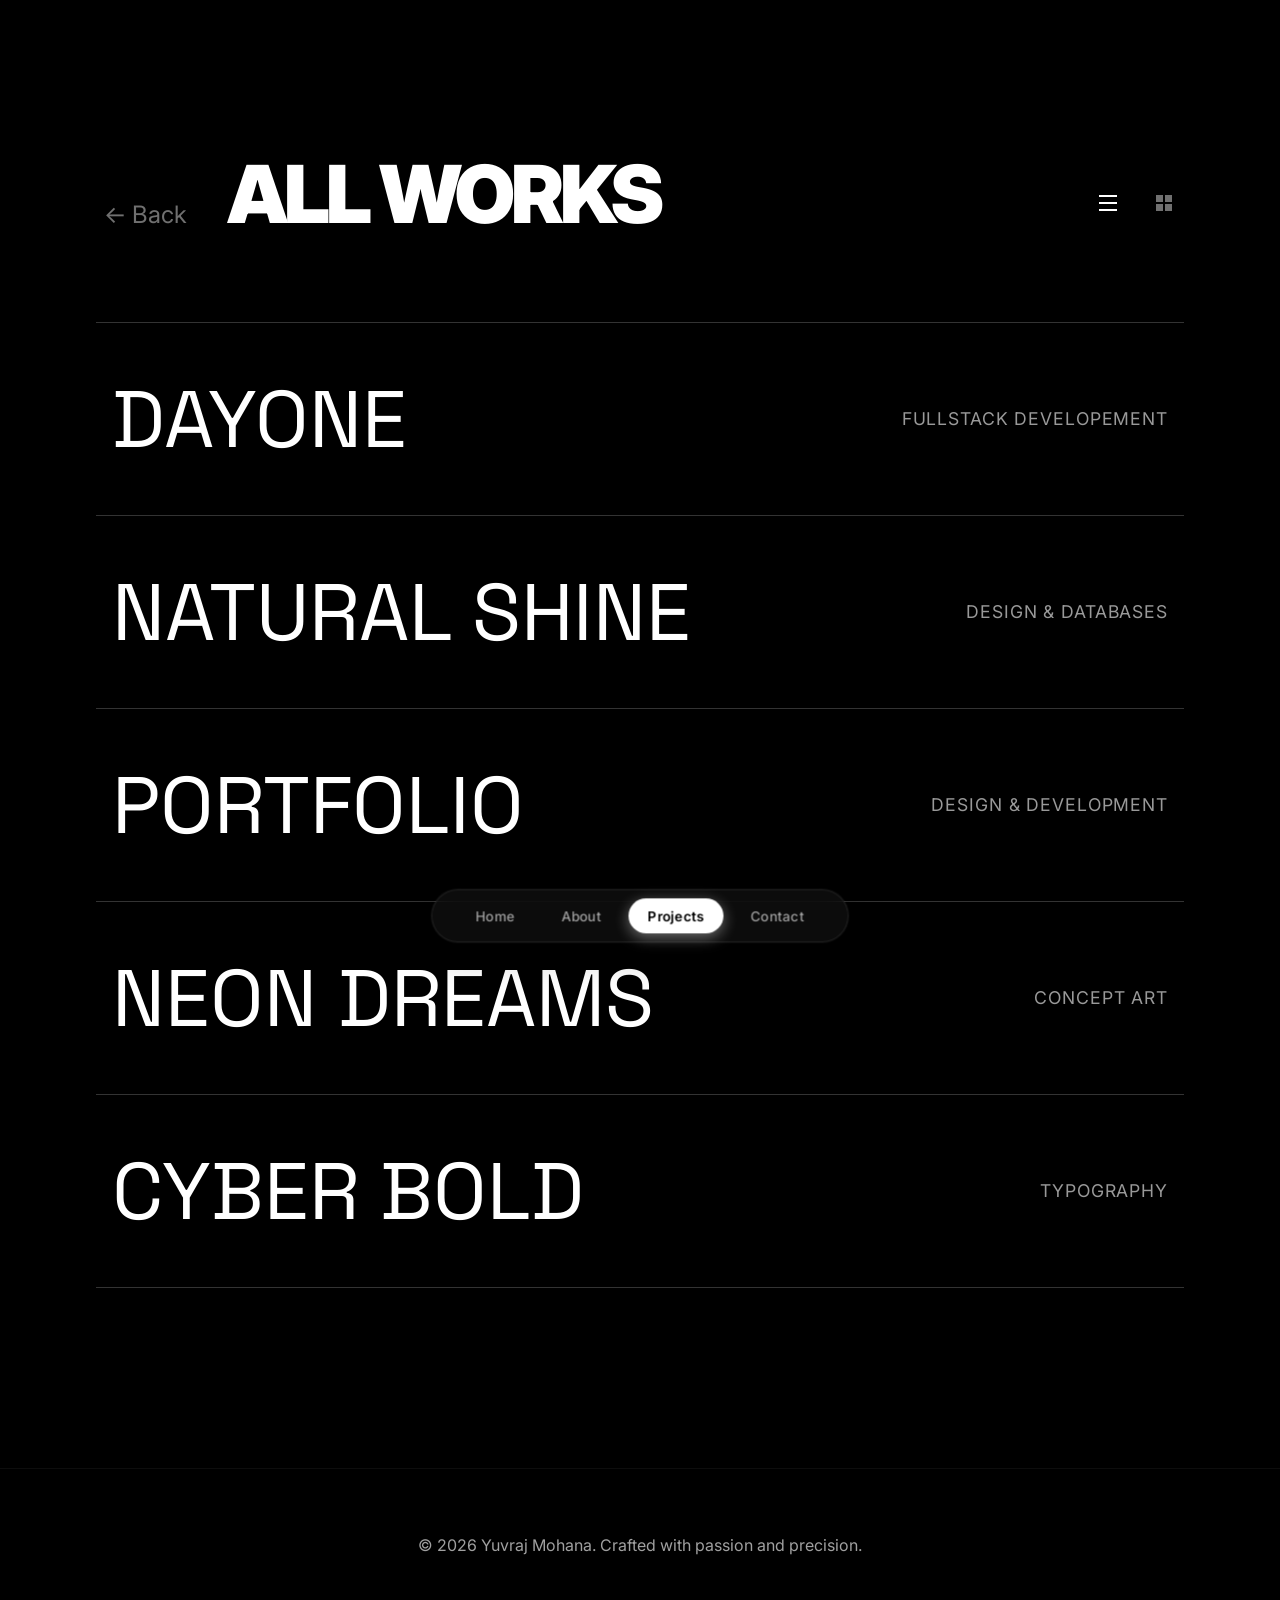
==== projects.html @ 98ea7419 "feat: Introduce a dedicated 'All Projects' page with list/grid view toggles and update the site's da" ====
<!DOCTYPE html>
<html lang="en">

<head>
    <meta charset="UTF-8">
    <meta name="viewport" content="width=device-width, initial-scale=1.0">
    <title>All Projects - Yuvraj Mohana</title>

    <!-- Using same styles -->
    <link rel="stylesheet" href="style.css?v=3.1">

    <!-- Google Fonts -->
    <link rel="preconnect" href="https://fonts.googleapis.com">
    <link rel="preconnect" href="https://fonts.gstatic.com" crossorigin>
    <link
        href="https://fonts.googleapis.com/css2?family=Bodoni+Moda:ital,opsz,wght@0,6..96,400..900;1,6..96,400..900&family=Cormorant+Garamond:ital,wght@0,300;0,400;0,700;1,400&family=Fraunces:ital,opsz,wght@0,9..144,100..900;1,9..144,100..900&family=Montserrat:wght@300;400;700&family=Playfair+Display:ital,wght@0,400;0,600;0,700;0,900;1,700;1,900&family=Space+Grotesk:wght@400;500;600;700;900&family=Syne:wght@400..800&family=Inter:wght@300;400;500;600&family=Press+Start+2P&display=swap"
        rel="stylesheet">
</head>

<body>
    <!-- Preloader (Optional, maybe shorter or removed for internal nav) -->

    <!-- Navigation -->
    <nav class="nav" id="nav">
        <div class="nav-container">
            <a href="index.html" class="nav-logo" data-transition="true">YM</a>
            <ul class="nav-menu">
                <li><a href="index.html" class="nav-link" data-transition="true">Home</a></li>
                <li><a href="index.html#about" class="nav-link" data-transition="true">About</a></li>
                <li><a href="index.html#projects" class="nav-link active" data-transition="true">Projects</a></li>
                <li><a href="index.html#contact" class="nav-link" data-transition="true">Contact</a></li>
            </ul>
        </div>
    </nav>

    <!-- Main Content -->
    <main style="padding-top: 150px; min-height: 100vh;">
        <div class="container">
            <!-- Header & Toggle -->
            <div class="projects-header"
                style="display: flex; justify-content: space-between; align-items: flex-end; margin-bottom: 5rem; padding: 0 5vw;">
                <div style="display: flex; gap: 2rem; align-items: baseline;">
                    <a href="index.html" class="toggle-btn" style="font-size: 1.5rem; text-decoration: none;"
                        data-transition="true">← Back</a>
                    <h1 class="project-heading" style="font-size: 5rem;">All Works</h1>
                </div>

                <div class="view-toggle">
                    <button class="toggle-btn active" id="btn-list" aria-label="List View">
                        <svg width="24" height="24" viewBox="0 0 24 24" fill="currentColor">
                            <path d="M3 4h18v2H3V4zm0 7h18v2H3v-2zm0 7h18v2H3v-2z" />
                        </svg>
                    </button>
                    <button class="toggle-btn" id="btn-grid" aria-label="Grid View">
                        <svg width="24" height="24" viewBox="0 0 24 24" fill="currentColor">
                            <path d="M4 4h7v7H4V4zm0 9h7v7H4v-7zm9-9h7v7h-7V4zm0 9h7v7h-7v-7z" />
                        </svg>
                    </button>
                </div>
            </div>

            <!-- Projects (Defaults to List Class) -->
            <div class="project-list-container" id="all-projects-container">
                <div class="project-list" id="projects-wrapper">

                    <!-- Existing Projects -->
                    <div class="project-item" data-image="assets/project_dayone.png">
                        <img src="assets/project_dayone.png" class="project-img-static" alt="DayOne">
                        <div class="project-info">
                            <h3 class="project-name">DayOne</h3>
                            <p class="project-cat">FullStack Developement</p>
                        </div>
                    </div>

                    <div class="project-item" data-image="assets/project_naturalshine.png">
                        <img src="assets/project_naturalshine.png" class="project-img-static" alt="Natural Shine">
                        <div class="project-info">
                            <h3 class="project-name">Natural Shine</h3>
                            <p class="project-cat">Design & Databases</p>
                        </div>
                    </div>

                    <div class="project-item" data-image="assets/project_portfolio.png">
                        <img src="assets/project_portfolio.png" class="project-img-static" alt="PORTFOLIO">
                        <div class="project-info">
                            <h3 class="project-name">PORTFOLIO</h3>
                            <p class="project-cat">Design & Development</p>
                        </div>
                    </div>

                    <!-- Extra Placeholders for Demo -->
                    <div class="project-item"
                        data-image="https://images.unsplash.com/photo-1618005182384-a83a8bd57fbe?q=80&w=1000&auto=format&fit=crop">
                        <img src="https://images.unsplash.com/photo-1618005182384-a83a8bd57fbe?q=80&w=1000&auto=format&fit=crop"
                            class="project-img-static" alt="Neon Dreams">
                        <div class="project-info">
                            <h3 class="project-name">Neon Dreams</h3>
                            <p class="project-cat">Concept Art</p>
                        </div>
                    </div>

                    <div class="project-item"
                        data-image="https://images.unsplash.com/photo-1614850523459-c2f4c699c52e?q=80&w=1000&auto=format&fit=crop">
                        <img src="https://images.unsplash.com/photo-1614850523459-c2f4c699c52e?q=80&w=1000&auto=format&fit=crop"
                            class="project-img-static" alt="Cyber Bold">
                        <div class="project-info">
                            <h3 class="project-name">Cyber Bold</h3>
                            <p class="project-cat">Typography</p>
                        </div>
                    </div>

                </div>
            </div>
        </div>
    </main>

    <!-- Floating Image Modal (Reused) -->
    <div class="project-modal">
        <div class="modal-inner">
            <img src="" alt="Project Preview" id="modal-image">
            <div class="modal-cursor-view">View</div>
        </div>
    </div>

    <!-- Page Transition Overlay -->
    <div class="transition-overlay">
        <div class="transition-color"></div>
        <div class="transition-text"></div>
    </div>

    <!-- Footer -->
    <footer class="footer">
        <div class="container">
            <p>&copy; 2026 Yuvraj Mohana. Crafted with passion and precision.</p>
        </div>
    </footer>

    <script src="script.js"></script>
    <script>
        // Inline script to handle Toggle specifically for this page (or could be in main script)
        const btnList = document.getElementById('btn-list');
        const btnGrid = document.getElementById('btn-grid');
        const wrapper = document.getElementById('projects-wrapper');
        const container = document.getElementById('all-projects-container');

        if (btnList && btnGrid && wrapper) {
            btnList.addEventListener('click', () => {
                wrapper.classList.remove('grid-view');
                wrapper.classList.add('project-list');
                btnList.classList.add('active');
                btnGrid.classList.remove('active');
            });

            btnGrid.addEventListener('click', () => {
                wrapper.classList.remove('project-list');
                wrapper.classList.add('grid-view');
                btnGrid.classList.add('active');
                btnList.classList.remove('active');
            });
        }
    </script>
</body>

</html>
---- style.css ----
/* ===================================
   CSS CUSTOM PROPERTIES (Design System)
   =================================== */
:root {
    /* Colors - Dark Theme */
    --color-bg-primary: #000000;
    --color-bg-secondary: #1a1a1a;
    --color-bg-tertiary: #2a2a2a;
    --color-text-primary: #ffffff;
    --color-text-secondary: #a0a0a0;
    --color-text-tertiary: #707070;

    /* Accent Colors - Primary Red Theme */
    --color-accent-red: #FF1A1A;
    /* NEON RED */
    --color-accent-blue: #3b82f6;
    --color-accent-purple: #FF1A1A;
    /* Replaced purple reference with Red for consistency if used elsewhere */
    --color-accent-cyan: #06b6d4;

    /* Gradients - Cooler spectrum */
    --gradient-primary: linear-gradient(135deg, #0f172a 0%, #1e40af 50%, #06b6d4 100%);
    --gradient-secondary: linear-gradient(135deg, #1e40af 0%, #06b6d4 100%);
    --gradient-accent: linear-gradient(135deg, #06b6d4 0%, #8b5cf6 100%);

    /* Spacing */
    --space-xs: 0.5rem;
    --space-sm: 1rem;
    --space-md: 2rem;
    --space-lg: 4rem;
    --space-xl: 6rem;
    --space-2xl: 8rem;

    /* Typography */
    --font-heading: 'Space Grotesk', sans-serif;
    --font-body: 'Inter', sans-serif;

    /* Font Sizes (Fluid Typography) */
    --font-size-hero: clamp(3rem, 8vw, 8rem);
    --font-size-title: clamp(2rem, 5vw, 4rem);
    --font-size-subtitle: clamp(1.5rem, 3vw, 2.5rem);
    --font-size-body: clamp(1rem, 1.5vw, 1.125rem);
    --font-size-small: clamp(0.875rem, 1.2vw, 1rem);

    /* Border Radius */
    --radius-sm: 0.5rem;
    --radius-md: 1rem;
    --radius-lg: 1.5rem;
    --radius-xl: 2rem;

    /* Shadows */
    --shadow-sm: 0 2px 8px rgba(0, 0, 0, 0.1);
    --shadow-md: 0 4px 16px rgba(0, 0, 0, 0.2);
    --shadow-lg: 0 8px 32px rgba(0, 0, 0, 0.3);
    --shadow-glow: 0 0 20px rgba(139, 92, 246, 0.3);

    /* Transitions */
    --transition-fast: 0.2s cubic-bezier(0.4, 0, 0.2, 1);
    --transition-base: 0.3s cubic-bezier(0.4, 0, 0.2, 1);
    --transition-slow: 0.5s cubic-bezier(0.4, 0, 0.2, 1);
}

/* ===================================
   RESET & BASE STYLES
   =================================== */
* {
    margin: 0;
    padding: 0;
    box-sizing: border-box;
}

html {
    scroll-behavior: smooth;
    overflow-x: hidden;
}

body {
    font-family: var(--font-body);
    background-color: var(--color-bg-primary);
    color: var(--color-text-primary);
    line-height: 1.6;
    overflow-x: hidden;
    -webkit-font-smoothing: antialiased;
    -moz-osx-font-smoothing: grayscale;
}

::selection {
    background-color: var(--color-accent-red);
    color: #ffffff;
}

/* ===================================
   PRELOADER
   =================================== */
.loader {
    position: fixed;
    top: 0;
    left: 0;
    width: 100%;
    height: 100%;
    background-color: #0a0a0a;
    display: flex;
    align-items: center;
    justify-content: center;
    z-index: 9999;
    transition: opacity 0.8s cubic-bezier(0.77, 0, 0.175, 1);
}

.loader.fade-out {
    opacity: 0;
    pointer-events: none;
}

.loader-content {
    text-align: center;
}

.loader-text {
    font-family: 'Montserrat', sans-serif;
    font-size: clamp(1.5rem, 4vw, 3rem);
    font-weight: 300;
    text-transform: uppercase;
    letter-spacing: 0.5em;
    color: #ffffff;
    display: block;
    margin-bottom: 2rem;
    animation: loaderPulse 2s ease-in-out infinite;
    text-shadow: 0 0 15px rgba(255, 255, 255, 0.4);
}

.loader-bar {
    width: 200px;
    height: 1px;
    background: rgba(255, 255, 255, 0.1);
    margin: 0 auto;
    position: relative;
    overflow: hidden;
}

.loader-bar::after {
    content: '';
    position: absolute;
    top: 0;
    left: 0;
    height: 100%;
    width: 100%;
    background: #ffffff;
    transform: translateX(-100%);
    animation: loaderBarMove 1.5s cubic-bezier(0.65, 0, 0.35, 1) forwards;
    box-shadow: 0 0 15px rgba(255, 255, 255, 0.5);
}

@keyframes loaderPulse {

    0%,
    100% {
        opacity: 0.4;
    }

    50% {
        opacity: 1;
    }
}

@keyframes loaderBarMove {
    0% {
        transform: translateX(-100%);
    }

    100% {
        transform: translateX(0);
    }
}

/* ===================================
   AMBIENT BACKGROUND (New)
   =================================== */
.ambient-bg {
    position: fixed;
    top: 0;
    left: 0;
    width: 100%;
    height: 100vh;
    overflow: hidden;
    z-index: 0;
    /* Background layer */
    pointer-events: none;
    background-color: var(--color-bg-primary);
}

/* Ensure content sits above background */
.hero,
.section,
.footer {
    position: relative;
    z-index: 5;
}

/* Note: .nav and .cursor-* are fixed/absolute and usually have higher z-index (100+) */

.ambient-orb {
    position: absolute;
    border-radius: 50%;
    filter: blur(80px);
    opacity: 0.4;
    animation: orbFloat 20s infinite alternate ease-in-out;
}

.orb-1 {
    width: 50vw;
    height: 50vw;
    background: radial-gradient(circle, var(--color-accent-blue), transparent 70%);
    top: -10%;
    left: -10%;
    animation-delay: 0s;
}

.orb-2 {
    width: 40vw;
    height: 40vw;
    background: radial-gradient(circle, var(--color-accent-red), transparent 70%);
    bottom: -10%;
    right: -10%;
    animation-delay: -5s;
}

.orb-3 {
    width: 30vw;
    height: 30vw;
    background: radial-gradient(circle, var(--color-accent-blue), transparent 70%);
    top: 40%;
    left: 40%;
    opacity: 0.2;
    animation-duration: 25s;
}

@keyframes orbFloat {
    0% {
        transform: translate(0, 0) scale(1);
    }

    100% {
        transform: translate(100px, 50px) scale(1.1);
    }
}

/* Ensure Text Reveals Work */
.char {
    display: inline-block;
    /* Required for transform */
}

h1,
h2,
h3,
h4,
h5,
h6 {
    font-family: var(--font-heading);
    font-weight: 700;
    line-height: 1.2;
}

a {
    color: inherit;
    text-decoration: none;
}

/* ===================================
   UTILITY CLASSES
   =================================== */
.container {
    max-width: 1400px;
    margin: 0 auto;
    padding: 0 var(--space-md);
}

.gradient-text {
    background: var(--gradient-primary);
    -webkit-background-clip: text;
    -webkit-text-fill-color: transparent;
    background-clip: text;
}

/* ===================================
   NAVIGATION
   =================================== */
/* ===================================
   NAVIGATION (Dynamic Island Style)
   =================================== */
.nav {
    position: fixed;
    bottom: var(--space-lg);
    left: 50%;
    transform: translateX(-50%) translateY(200%);
    /* Start hidden below viewport */
    top: auto;
    /* Reset top positioning specified in previous CSS */
    right: auto;
    /* Reset right positioning */
    width: auto;
    z-index: 1000;
    padding: 0;
    transition: all 0.4s cubic-bezier(0.165, 0.84, 0.44, 1);
    background: transparent;
}

/* Remove scrolled background logic as this is always floating */
.nav.scrolled {
    background: transparent;
    backdrop-filter: none;
    box-shadow: none;

}

/* Reveal state */
.nav.visible {
    transform: translateX(-50%) translateY(0);
}

.nav-container {
    background: rgba(20, 20, 20, 0.6);
    backdrop-filter: blur(16px);
    -webkit-backdrop-filter: blur(16px);
    border: 1px solid rgba(255, 255, 255, 0.08);
    border-radius: 50px;
    padding: 0.8rem 1.5rem;
    display: flex;
    align-items: center;
    justify-content: center;
    gap: 2rem;
    box-shadow: 0 10px 40px rgba(0, 0, 0, 0.3),
        0 0 0 1px rgba(255, 255, 255, 0.05);
    transition: all 0.4s cubic-bezier(0.25, 1, 0.5, 1);
    margin: 0;
}

.nav:hover .nav-container {
    background: rgba(20, 20, 20, 0.8);
    border-color: rgba(255, 255, 255, 0.15);
    transform: scale(1.02);
    box-shadow: 0 15px 50px rgba(0, 0, 0, 0.4),
        0 0 0 1px rgba(255, 255, 255, 0.1);
}

.nav-logo {
    display: none;
    /* Logo hidden for clean island look */
}

.nav-menu {
    display: flex;
    list-style: none;
    gap: 0.5rem;
    margin: 0;
    padding: 0;
    align-items: center;
}

.nav-link {
    text-decoration: none;
    color: rgba(255, 255, 255, 0.6);
    font-weight: 500;
    font-size: 0.85rem;
    padding: 0.6rem 1.2rem;
    border-radius: 30px;
    transition: all 0.3s ease;
    letter-spacing: 0.02em;
    text-transform: none;
    /* Remove uppercase for cleaner look */
    position: relative;
    /* Keep for stacking context if needed */
}

/* Remove old line animation */
.nav-link::after {
    display: none;
}

.nav-link:hover {
    color: #000000;
    background: #ffffff;
    box-shadow: 0 4px 15px rgba(255, 255, 255, 0.25);
    transform: scale(1.05);
    /* Slight pop on hover */
}

.nav-link.active {
    color: #000000;
    background: #ffffff;
    font-weight: 600;
    box-shadow: 0 4px 15px rgba(255, 255, 255, 0.4);
    /* Stronger glow */
    transform: scale(1.05);
    /* Slight pop */
}

.nav-link::after {
    content: '';
    position: absolute;
    bottom: -4px;
    left: 0;
    width: 0;
    height: 1px;
    background: #ffffff;
    transition: width var(--transition-base);
}

.nav-link:hover {
    color: #ffffff;
}

.nav-link:hover::after {
    width: 100%;
}

/* ===================================
   HERO SECTION - DARK CINEMATIC
   =================================== */
/* ===================================
   HERO SECTION - LUXURY CINEMATIC
   =================================== */
.hero {
    min-height: 100vh;
    display: flex;
    align-items: center;
    justify-content: center;
    position: relative;
    overflow: hidden;
    padding: 0;
    background: #000000;
    --mouse-x: 0;
    --mouse-y: 0;
}

/* Layer 1: Background texture - Minimal Fog */
.hero-bg-texture {
    position: absolute;
    top: 0;
    left: 0;
    width: 100%;
    height: 100%;
    background: radial-gradient(circle at 50% 50%, rgba(20, 20, 20, 1) 0%, #000000 70%);
    opacity: 0;
    transition: opacity 2s ease-out;
    z-index: 1;
}

.hero.revealed .hero-bg-texture {
    opacity: 1;
}

/* Layer 2: Billboard Marquee - Cinematic Serif */
.marquee-wrapper {
    position: absolute;
    top: 50%;
    left: 0;
    width: 100%;
    transform: translateY(-50%) translate(calc(var(--mouse-x) * 15px), calc(var(--mouse-y) * 15px));
    overflow: hidden;
    white-space: nowrap;
    z-index: 2;
    opacity: 0;
    transition: opacity 2s ease-out 0.5s;
    pointer-events: auto;
    cursor: default;
    will-change: transform;
    /* Optional: Slight rotation for dynamic feel, or remove for strict grid */
    transform: translateY(-50%) rotate(-2deg);
}

.hero.revealed .marquee-wrapper {
    opacity: 1;
}

.marquee-content {
    display: flex;
    white-space: nowrap;
    width: max-content;
    /* Critical: Ensure width tracks content, not viewport */
    animation: marquee 60s linear infinite;
    will-change: transform;
}

/* Hover pause removed */

.marquee-content span {
    font-family: 'Bodoni Moda', serif;
    font-style: italic;
    font-size: clamp(6rem, 18vw, 18rem);
    font-weight: 700;
    text-transform: uppercase;
    color: transparent;
    -webkit-text-stroke: 1.5px rgba(255, 255, 255, 0.25);
    padding-right: 0.3em;
    line-height: 1;
    display: inline-block;
}

@keyframes marquee {
    from {
        transform: translate3d(0, 0, 0);
    }

    to {
        transform: translate3d(-50%, 0, 0);
    }
}

/* Layer 3: Foreground Subject (Cinematic Lighting) */
.hero-subject-wrapper {
    position: absolute;
    bottom: 0;
    left: 50%;
    transform: translateX(-50%);
    width: auto;
    height: 90vh;
    /* Give slightly more breathing room at top */
    z-index: 3;
    display: flex;
    align-items: flex-end;
    justify-content: center;
    perspective: 1000px;
}

.hero-subject {
    height: 100%;
    width: auto;
    object-fit: contain;
    /* High contrast, cinematic look */
    filter: brightness(0.9) contrast(1.2) grayscale(0.2) drop-shadow(0 0 40px rgba(0, 0, 0, 0.8));
    opacity: 0;
    transform: translateY(40px) scale(0.98);
    transition: all 1.5s cubic-bezier(0.215, 0.61, 0.355, 1);
}

.hero.revealed .hero-subject {
    opacity: 1;
    transform: translateY(0) scale(1);
}

/* Top Left Branding - Micro Typography */
.hero-branding {
    position: absolute;
    top: var(--space-lg);
    left: var(--space-lg);
    z-index: 10;
    font-family: 'Inter', sans-serif;
    font-size: 0.75rem;
    font-weight: 500;
    line-height: 1.6;
    color: rgba(255, 255, 255, 0.8);
    opacity: 0;
    transform: translateY(-20px);
    transition: all 1s ease 0.5s;
    text-transform: uppercase;
    letter-spacing: 0.2em;
    /* Spaced out "Poster Credit" look */
    border-left: 2px solid #FF1A1A;
    /* NEON RED ACCENT */
    padding-left: 1rem;
}

.hero.revealed .hero-branding {
    opacity: 1;
    transform: translateY(0);
}

/* Side Details - Metadata Style */
.hero-side-details {
    position: absolute;
    bottom: 15vh;
    /* Moved up significantly to clear the nav */
    top: auto;
    left: 0;
    width: 100%;
    display: flex;
    justify-content: space-between;
    align-items: flex-end;
    /* Align to bottom of container */
    padding: 0 var(--space-lg);
    z-index: 5;
    pointer-events: none;
    transform: translateY(0);
}

.side-detail {
    display: flex;
    flex-direction: column;
    gap: 0.5rem;
    opacity: 0;
    transform: translateY(20px);
    transition: all 1s cubic-bezier(0.215, 0.61, 0.355, 1);
}

.side-detail.revealed {
    opacity: 1;
    transform: translateY(0);
}

.detail-label {
    font-family: 'Inter', sans-serif;
    font-size: 0.65rem;
    font-weight: 600;
    text-transform: uppercase;
    letter-spacing: 0.2em;
    color: #FF1A1A;
    /* NEON RED ACCENT */
    display: flex;
    align-items: center;
    gap: 0.5rem;
}

.detail-label::before {
    content: '';
    display: block;
    width: 6px;
    height: 6px;
    background: #FF1A1A;
    box-shadow: 0 0 8px #FF1A1A;
    border-radius: 50%;
}

.detail-value {
    font-family: 'Bodoni Moda', serif;
    font-style: italic;
    font-size: 1.5rem;
    font-weight: 700;
    color: #ffffff;
    letter-spacing: 0.05em;
}

/* ===================================
   ABOUT SECTION
   =================================== */
#about {
    background: #000000;
    position: relative;
}

.section-header {
    display: flex;
    align-items: baseline;
    gap: 1rem;
    margin-bottom: var(--space-md);
    position: relative;
    padding-bottom: var(--space-md);
}

.section-header::after {
    content: '';
    position: absolute;
    bottom: 0;
    left: 0;
    width: 100px;
    /* Shortened divider */
    height: 1px;
    background: rgba(255, 255, 255, 0.2);
}

.section-number {
    font-family: 'Syne', sans-serif;
    font-size: 1.5rem;
    font-weight: 700;
    color: #ffffff;
    /* User requested white */
    line-height: 1;
}

#about .section-title {
    font-family: 'Space Grotesk', sans-serif;
    font-size: clamp(2.5rem, 5vw, 4.5rem);
    /* Massive font size */
    font-weight: 700;
    line-height: 0.9;
    letter-spacing: -0.02em;
    margin: 0;
    color: #ffffff !important;
    background: none !important;
    -webkit-text-fill-color: #ffffff !important;
    background-clip: border-box !important;
    -webkit-background-clip: border-box !important;

    /* Ensure no other styles interfere */
    text-shadow: none;
    border-right: 6px solid #ffffff;

    white-space: nowrap;
    overflow: hidden;
    width: 0;

    /* Smooth easing instead of steps */
    animation: typewriter 1.5s cubic-bezier(0.22, 0.61, 0.36, 1) forwards, blinkCursor 0.75s step-end infinite;
    animation-play-state: paused;
    /* Wait for JS trigger */
}



@keyframes typewriter {
    to {
        width: 5.5em;
    }

    /* Sufficient for 'About Me' */
}

@keyframes blinkCursor {

    from,
    to {
        border-color: transparent;
    }

    50% {
        border-color: #ffffff;
    }
}

/* Main wrapper for side-by-side layout */
.about-main-wrapper {
    display: flex;
    justify-content: space-between;
    gap: var(--space-xl);
    align-items: flex-start;
}

.about-left-col {
    flex: 1;
    max-width: 55%;
    display: flex;
    flex-direction: column;
}

.about-text-column {
    margin-top: 0;
}

/* Game Boy Color Screen Container */
.skills-column {
    flex: 0 0 45%;
    margin-top: 0;
    /* GBC Screen Area Look - Pixelated */
    background: #000;
    padding: 0px 30px 80px 30px;
    /* Minimal top padding */
    padding-bottom: 80px;
    margin-top: -20px;
    /* Lift whole box slightly */

    /* GBC Teal Body Bezel - Blocky Pixel Style */
    border: 15px solid #ff0000;
    /* Red Bezel */
    border-radius: 0;
    image-rendering: pixelated;

    box-shadow:
        inset 4px 4px 0 #000,
        inset -4px -4px 0 #000,
        8px 8px 0 rgba(0, 0, 0, 0.5);

    position: relative;
    overflow: hidden;
    font-family: 'Press Start 2P', cursive;
}

/* LCD Pixel Grain Texture */
.skills-column::after {
    content: '';
    position: absolute;
    top: 0;
    left: 0;
    width: 100%;
    height: 100%;
    background:
        repeating-linear-gradient(0deg,
            transparent,
            transparent 2px,
            rgba(0, 100, 0, 0.05) 3px),
        repeating-linear-gradient(90deg,
            transparent,
            transparent 2px,
            rgba(0, 100, 0, 0.05) 3px);
    pointer-events: none;
    z-index: 2;
}

/* Bezel Text Simulation */
.skills-column::before {
    content: 'COMM.';
    position: absolute;
    top: -10px;
    left: 10px;
    color: #666;
    font-size: 0.5rem;
    font-family: sans-serif;
    letter-spacing: 1px;
    z-index: 10;
}

.subsection-title {
    font-family: 'Press Start 2P', cursive;
    font-size: 0.8rem;
    color: #fff;
    margin-top: 0;
    /* Aggressively moved up further */
    margin-bottom: 0;
    text-transform: uppercase;
    text-align: center;
    padding: 5px 0;
    width: 100%;
}

/* Divider Chase Area */
.arcade-chase {
    position: relative;
    width: 100%;
    height: 30px;
    border-bottom: 4px solid #fff;
    margin-bottom: 10px;
    /* Tightened */
    overflow: hidden;
}

.pacman-yellow,
.pacman-red {
    position: absolute;
    bottom: 2px;
    width: 18px;
    height: 18px;
    clip-path: polygon(0% 0%, 100% 0%, 100% 40%, 60% 50%, 100% 60%, 100% 100%, 0% 100%);
    animation: arcadeChase 5s linear infinite;
}

.pacman-yellow {
    background: #ffff00;
    left: -40px;
    animation-delay: -0.28s;
    /* Yellow is ahead */
    z-index: 5;
}

.pacman-red {
    background: #ff0000;
    left: -40px;
    animation-delay: 0s;
    /* Red starts behind */
    z-index: 4;
}

@keyframes arcadeChase {
    from {
        left: -100px;
    }

    to {
        left: 120%;
    }
}

.skills-grid {
    display: flex;
    flex-wrap: wrap;
    gap: 8px;
    position: relative;
}

.skill-tag {
    /* Pixel Tile Style */
    padding: 8px 12px;
    background: #222;
    color: #fff;
    border: 4px solid;
    font-family: 'Press Start 2P', cursive;
    font-size: 0.5rem;
    /* Tiny pixel font */
    text-transform: uppercase;
    border-radius: 0;
    position: relative;
    /* Base for popup */
    z-index: 3;
    transition: all 0.1s;
    box-shadow: inset -2px -2px 0px rgba(0, 0, 0, 0.5), inset 2px 2px 0px rgba(255, 255, 255, 0.2);
    /* Pixel '+' Crosshair Cursor */
    cursor: url("data:image/svg+xml,%3Csvg width='15' height='15' viewBox='0 0 15 15' fill='none' xmlns='http://www.w3.org/2000/svg'%3E%3Cpath d='M6 0h3v15h-3z' fill='black'/%3E%3Cpath d='M0 6h15v3h-15z' fill='black'/%3E%3Cpath d='M7 1h1v13h-1z' fill='white'/%3E%3Cpath d='M1 7h13v1h-13z' fill='white'/%3E%3C/svg%3E") 7 7, crosshair;
}

/* Category Colors for Tech Stack */
.skill-tag.yellow {
    border-color: #ffff00;
    color: #ffff00;
}

.skill-tag.blue {
    border-color: #00ffff;
    color: #00ffff;
}

.skill-tag.red {
    border-color: #ff0000;
    color: #ff0000;
}

.skill-tag.purple {
    border-color: #ffb8ff;
    color: #ffb8ff;
}

.skill-tag.green {
    border-color: #00ff00;
    color: #00ff00;
}

/* Popup Styling */
.skill-popup {
    position: absolute;
    bottom: 130%;
    left: 50%;
    transform: translateX(-50%) scale(0.8);
    width: 240px;
    /* Increased width */
    background: rgba(10, 10, 10, 0.95);
    /* Deeper background */
    border: 4px solid #fff;
    padding: 16px;
    /* Increased padding */
    color: #fff;
    font-family: 'Press Start 2P', cursive;
    font-size: 0.65rem;
    /* Increased font-size for readability */
    text-transform: none;
    line-height: 1.6;
    pointer-events: none;
    opacity: 0;
    transition: all 0.2s cubic-bezier(0.175, 0.885, 0.32, 1.275);
    z-index: 100;
    box-shadow: 4px 4px 0px rgba(0, 0, 0, 0.8);
    text-align: left;
}

/* Triangle for popup */
.skill-popup::after {
    content: '';
    position: absolute;
    top: 100%;
    left: 50%;
    transform: translateX(-50%);
    border: 8px solid transparent;
    border-top-color: #fff;
}

.skill-tag:hover .skill-popup {
    opacity: 1;
    transform: translateX(-50%) scale(1);
    pointer-events: auto;
}

.skill-popup p {
    margin-bottom: 8px;
}

.skill-popup .status {
    color: #ffd700;
    text-transform: uppercase;
}

.popup-btn {
    display: inline-block;
    margin-top: 10px;
    padding: 8px 12px;
    background: #fff;
    color: #000;
    text-decoration: none;
    font-size: 0.5rem;
    /* Larger button text */
    border: 2px solid #ccc;
    transition: all 0.1s;
}

.popup-btn:hover {
    background: #ffff00;
    border-color: #fff;
}

.skill-tag:hover {
    transform: translateY(-2px);
    background: #333;
    z-index: 50;
    /* Ensure popup stays on top of other tags */
}

/* ===================================
   RETRO MARIO ANIMATION
   =================================== */
.mario-scene {
    position: absolute;
    bottom: 0;
    left: 0;
    width: 100%;
    height: 60px;
    background: #5c94fc;
    /* Sky Blue */
    overflow: hidden;
    border-top: 2px solid #333;
}

.ground-layer {
    position: absolute;
    bottom: 0;
    width: 200%;
    height: 12px;
    background: repeating-linear-gradient(45deg,
            #d1661a,
            #d1661a 10px,
            #a04d13 10px,
            #a04d13 20px);
    animation: scrollGround 2s linear infinite;
    border-top: 2px solid #000;
}

.mario-layer {
    position: absolute;
    bottom: 12px;
    left: 20px;
    width: 30px;
    height: 30px;
    animation: marioJump 3s ease-in-out infinite;
    z-index: 5;
}

.mario-sprite {
    width: 4px;
    height: 4px;
    background: transparent;
    box-shadow:
        /* Hat - Green */
        8px 0px #0f0, 12px 0px #0f0, 16px 0px #0f0, 20px 0px #0f0, 24px 0px #0f0,
        /* Head */
        4px 4px #eec, 8px 4px #eec, 12px 4px #eec, 16px 4px #eec, 20px 4px #eec, 24px 4px #eec,
        /* Mustache / Skin */
        4px 8px #eec, 8px 8px #000, 12px 8px #eec, 16px 8px #eec, 20px 8px #000, 24px 8px #eec,
        /* Shirt - Purple */
        8px 12px #a0f, 12px 12px #a0f, 16px 12px #a0f, 20px 12px #a0f,
        /* Overalls - Brown */
        8px 16px #520, 12px 16px #520, 16px 16px #520, 20px 16px #520,
        /* Boots */
        4px 20px #000, 8px 20px #000, 20px 20px #000, 24px 20px #000;
    transform: scale(1.2);
}

.obstacle-layer {
    position: absolute;
    bottom: 0;
    width: 100%;
    height: 100%;
    pointer-events: none;
}

/* Question Block interacting with Jump */
.obstacle-layer::before {
    content: '?';
    position: absolute;
    top: 5px;
    left: 40px;
    width: 20px;
    height: 20px;
    background: #f80;
    border: 2px solid #000;
    display: flex;
    align-items: center;
    justify-content: center;
    color: #fff;
    font-size: 10px;
    animation: blockHit 3s infinite;
}

.goomba-sprite {
    position: absolute;
    bottom: 2px;
    right: -30px;
    width: 16px;
    height: 14px;
    background: #a52a2a;
    border: 2px solid #000;
    animation: obstacleMove 3s linear infinite;
    animation-delay: 1.5s;
}

@keyframes blockHit {

    0%,
    20% {
        transform: translateY(0);
        background: #f80;
    }

    25% {
        transform: translateY(-5px);
        background: #888;
    }

    30%,
    100% {
        transform: translateY(0);
        background: #888;
    }
}

.pipe-sprite {
    display: block;
    position: absolute;
    bottom: 0;
    right: -30px;
    width: 20px;
    height: 25px;
    background: #0d0;
    border: 2px solid #000;
    animation: obstacleMove 3s linear infinite;
}

@keyframes scrollGround {
    0% {
        transform: translateX(0);
    }

    100% {
        transform: translateX(-50%);
    }
}

@keyframes obstacleMove {
    0% {
        right: -30px;
    }

    100% {
        right: 120%;
    }
}

@keyframes marioJump {

    0%,
    15% {
        transform: translateY(0);
    }

    25% {
        transform: translateY(-40px);
    }

    /* Hit Block & Clear Pipe */
    35%,
    65% {
        transform: translateY(0);
    }

    75% {
        transform: translateY(-25px);
    }

    /* Clear Goomba */
    85%,
    100% {
        transform: translateY(0);
    }
}

.hero-subject-wrapper {
    transition: transform 0.5s ease-out, filter 0.5s ease-out;
}

.hero.blur-out .hero-subject-wrapper,
.hero.blur-out .marquee-wrapper,
.hero.blur-out .hero-bg-texture,
.hero.blur-out .hero-branding {
    filter: blur(10px);
    transform: translateY(-100px) scale(0.95);
    opacity: 0.5;
}

@media (max-width: 900px) {
    .about-content {
        grid-template-columns: 1fr;
        gap: var(--space-xl);
    }
}

.about-headline {
    font-family: 'Syne', sans-serif;
    font-size: clamp(2rem, 3vw, 3.5rem);
    line-height: 1.1;
    font-weight: 700;
    margin-bottom: var(--space-md);
    background: linear-gradient(to right, #ffffff, #a0a0a0);
    -webkit-background-clip: text;
    background-clip: text;
    -webkit-text-fill-color: transparent;
}

.about-bio {
    font-size: 1.15rem;
    color: #ffffff;
    line-height: 1.7;
    margin-bottom: var(--space-md);
    max-width: 650px;
    letter-spacing: 0.01em;
}


/* Noticeable Social Icons */
.hero-social-mini.noticeable {
    position: absolute;
    bottom: var(--space-xl);
    right: 4%;
    z-index: 10;
    display: flex;
    gap: var(--space-lg);
    opacity: 0;
    transform: translateY(20px);
    transition: all 1s ease 0.2s;
    /* Faster delay for snappier feel */
}

.hero-social-mini.noticeable.revealed {
    /* Direct class from JS */
    opacity: 1;
    transform: translateY(0);
}

.hero-social-mini a {
    color: rgba(255, 255, 255, 0.6);
    display: flex;
    align-items: center;
    justify-content: center;
    transition: all 0.4s ease;
}

.hero-social-mini a svg {
    width: 20px;
    height: 20px;
}

.hero-social-mini a:hover {
    color: #ffffff;
    transform: translateY(-4px) scale(1.1);
    filter: drop-shadow(0 0 10px rgba(255, 255, 255, 0.4));
}

.hero-cta {
    display: flex;
    gap: var(--space-md);
    flex-wrap: wrap;
}

.btn {
    padding: 1.2rem 3rem;
    font-family: var(--font-body);
    font-weight: 500;
    font-size: 0.9rem;
    cursor: pointer;
    transition: all 0.4s cubic-bezier(0.165, 0.84, 0.44, 1);
    border: none;
    display: inline-block;
    text-transform: uppercase;
    letter-spacing: 0.15em;
    position: relative;
    overflow: hidden;
}

.btn-primary {
    background: #ffffff;
    color: #000000;
}

.btn-primary:hover {
    background: var(--color-accent-red);
    color: #ffffff;
    transform: translateY(-5px);
    box-shadow: 0 10px 20px rgba(255, 26, 26, 0.3);
}

.btn-secondary {
    background: rgba(255, 255, 255, 0.05);
    color: #ffffff;
    backdrop-filter: blur(10px);
    border: 1px solid rgba(255, 255, 255, 0.2);
}

.btn-secondary:hover {
    background: rgba(255, 26, 26, 0.1);
    border-color: var(--color-accent-red);
    transform: translateY(-5px);
    color: var(--color-accent-red);
}

/* Scroll Indicator */
/* Scroll Indicator */
.scroll-indicator {
    position: absolute;
    bottom: var(--space-lg);
    left: var(--space-lg);
    /* Bottom left corner */
    transform: none;
    /* Reset center transform */
    display: flex;
    flex-direction: column;
    align-items: flex-start;
    /* Align left */
    gap: var(--space-xs);
    color: rgba(255, 255, 255, 0.5);
    font-size: 0.75rem;
    overflow: visible;
    /* Allow line to extend */
    height: auto;
    /* Auto height for flex content */
    animation: fadeIn 1s ease-out 1s backwards;
    z-index: 10;
    text-transform: uppercase;
    letter-spacing: 0.15em;
    font-weight: 300;
}

.scroll-line {
    width: 1px;
    height: 50px;
    background: linear-gradient(to bottom, rgba(255, 255, 255, 0.3), transparent);
    margin-left: 6px;
    /* Align with text */
}

/* Scroll Indicator Text */
/* Scroll Indicator Text */
/* Scroll Text Wrapper (Mask) */
.scroll-text-mask {
    height: 1.25em;
    /* Visible height */
    overflow: hidden;
    /* Mask the travel */
    display: block;
}

.scroll-text {
    display: inline-block;
    animation: scrollTextSnap 4s cubic-bezier(0.76, 0, 0.24, 1) infinite;
}

@keyframes scrollTextSnap {

    0%,
    45% {
        transform: translateY(0);
        opacity: 1;
    }

    50% {
        transform: translateY(-105%);
        opacity: 0;
    }

    50.1% {
        transform: translateY(105%);
        opacity: 0;
    }

    55%,
    100% {
        transform: translateY(0);
        opacity: 1;
    }
}

@keyframes scrollAnimation {
    0% {
        transform: scaleY(0);
        transform-origin: top;
    }

    50% {
        transform: scaleY(1);
        transform-origin: top;
    }

    51% {
        transform: scaleY(1);
        transform-origin: bottom;
    }

    100% {
        transform: scaleY(0);
        transform-origin: bottom;
    }
}

/* ===================================
   SECTIONS
   =================================== */
.section {
    padding: var(--space-2xl) 0;
    position: relative;
}

.section-title {
    font-size: var(--font-size-title);
    text-align: center;
    margin-bottom: var(--space-xl);
    background: linear-gradient(135deg, #ff0000 0%, #700000 100%);
    -webkit-background-clip: text;
    -webkit-text-fill-color: transparent;
    background-clip: text;
}

.section-subtitle {
    text-align: center;
    font-size: var(--font-size-body);
    color: var(--color-text-secondary);
    max-width: 700px;
    margin: 0 auto var(--space-xl);
}

.subsection-title {
    font-size: var(--font-size-subtitle);
    margin-top: var(--space-xl);
    margin-bottom: var(--space-lg);
    text-align: center;
}

/* ===================================
   ABOUT SECTION
   =================================== */
.about-grid {
    display: grid;
    grid-template-columns: repeat(auto-fit, minmax(300px, 1fr));
    gap: var(--space-md);
    margin-bottom: var(--space-xl);
}

.about-card {
    background: var(--color-bg-secondary);
    padding: var(--space-lg);
    border-radius: var(--radius-lg);
    border: 1px solid rgba(255, 255, 255, 0.05);
    transition: all var(--transition-base);
}

.about-card:hover {
    transform: translateY(-8px);
    border-color: rgba(255, 26, 26, 0.3);
    box-shadow: 0 0 20px rgba(255, 26, 26, 0.15);
}

.card-icon {
    font-size: 3rem;
    margin-bottom: var(--space-sm);
}

.card-title {
    font-size: 1.5rem;
    margin-bottom: var(--space-sm);
}

.card-description {
    color: var(--color-text-secondary);
    line-height: 1.7;
}

/* Skills Grid */
.skills-grid {
    display: grid;
    grid-template-columns: repeat(auto-fit, minmax(150px, 1fr));
    gap: var(--space-sm);
}

.skill-item {
    background: var(--color-bg-secondary);
    padding: var(--space-sm) var(--space-md);
    border-radius: var(--radius-md);
    text-align: center;
    font-weight: 500;
    border: 1px solid rgba(255, 255, 255, 0.05);
    transition: all var(--transition-base);
}

.skill-item:hover {
    transform: scale(1.05);
    border-color: var(--color-accent-purple);
    box-shadow: 0 0 15px rgba(139, 92, 246, 0.3);
}

/* ===================================
   PROJECTS SECTION
   =================================== */
.projects-grid {
    display: grid;
    grid-template-columns: repeat(auto-fit, minmax(350px, 1fr));
    gap: var(--space-lg);
}

.project-card {
    background: var(--color-bg-secondary);
    border-radius: var(--radius-lg);
    overflow: hidden;
    border: 1px solid rgba(255, 255, 255, 0.05);
    transition: all var(--transition-base);
    cursor: pointer;
    transform-style: preserve-3d;
}

.project-card:hover {
    transform: translateY(-10px);
    border-color: rgba(139, 92, 246, 0.3);
    box-shadow: var(--shadow-lg), var(--shadow-glow);
}

.project-image {
    width: 100%;
    height: 250px;
    background: linear-gradient(135deg, var(--color-bg-tertiary) 0%, var(--color-bg-secondary) 100%);
    display: flex;
    align-items: center;
    justify-content: center;
    position: relative;
    overflow: hidden;
}

.project-placeholder {
    font-size: 4rem;
    opacity: 0.5;
}

.project-content {
    padding: var(--space-md);
}

.project-title {
    font-size: 1.5rem;
    margin-bottom: var(--space-sm);
}

.project-description {
    color: var(--color-text-secondary);
    margin-bottom: var(--space-md);
    line-height: 1.6;
}

.project-tags {
    display: flex;
    flex-wrap: wrap;
    gap: var(--space-xs);
}

.tag {
    background: rgba(139, 92, 246, 0.1);
    color: var(--color-accent-purple);
    padding: 0.25rem 0.75rem;
    border-radius: var(--radius-sm);
    font-size: 0.875rem;
    border: 1px solid rgba(139, 92, 246, 0.2);
}

/* ===================================
   CONTACT SECTION
   =================================== */
.contact-grid {
    display: grid;
    grid-template-columns: repeat(auto-fit, minmax(250px, 1fr));
    gap: var(--space-md);
    max-width: 1000px;
    margin: 0 auto;
}

.contact-link {
    background: var(--color-bg-secondary);
    padding: var(--space-lg);
    border-radius: var(--radius-lg);
    border: 1px solid rgba(255, 255, 255, 0.05);
    display: flex;
    align-items: center;
    gap: var(--space-sm);
    transition: all var(--transition-base);
}

.contact-link:hover {
    transform: translateY(-5px) scale(1.02);
    border-color: rgba(255, 26, 26, 0.3);
    box-shadow: 0 0 20px rgba(255, 26, 26, 0.15);
}

.contact-icon {
    width: 2.5rem;
    height: 2.5rem;
    display: flex;
    align-items: center;
    justify-content: center;
    color: var(--color-accent-red);
    transition: all var(--transition-base);
}

.contact-icon svg {
    width: 100%;
    height: 100%;
}

.contact-link:hover .contact-icon {
    transform: scale(1.1);
    color: #ffffff;
    filter: drop-shadow(0 0 8px var(--color-accent-red));
}

.contact-info h3 {
    font-size: 1.125rem;
    margin-bottom: 0.25rem;
}

.contact-info p {
    color: var(--color-text-secondary);
    font-size: 0.875rem;
}

/* ===================================
   FOOTER
   =================================== */
.footer {
    padding: var(--space-lg) 0;
    text-align: center;
    border-top: 1px solid rgba(255, 255, 255, 0.05);
    color: var(--color-text-secondary);
}

/* ===================================
   ANIMATIONS
   =================================== */
@keyframes fadeIn {
    from {
        opacity: 0;
    }

    to {
        opacity: 1;
    }
}

@keyframes fadeInUp {
    from {
        opacity: 0;
        transform: translateY(30px);
    }

    to {
        opacity: 1;
        transform: translateY(0);
    }
}

@keyframes scrollAnimation {

    0%,
    100% {
        transform: translateY(0);
        opacity: 0;
    }

    50% {
        opacity: 1;
    }
}

/* Fade-in on scroll */
.fade-in {
    opacity: 0;
    transform: translateY(30px);
    transition: all 0.6s ease-out;
}

.fade-in.visible {
    opacity: 1;
    transform: translateY(0);
}

/* ===================================
   RESPONSIVE DESIGN
   =================================== */
@media (max-width: 1024px) {
    .marquee-content span {
        font-size: clamp(6rem, 20vw, 15rem);
    }

    .hero-subject-wrapper {
        height: 85vh;
    }
}

@media (max-width: 768px) {
    .nav-menu {
        display: none;
        /* Hide desktop nav on mobile */
    }

    .hero {
        padding: 0;
    }

    .hero-subject-wrapper {
        height: 75vh;
    }

    .marquee-content span {
        font-size: clamp(5rem, 18vw, 10rem);
    }

    .hero-overlay {
        padding: var(--space-xl) var(--space-md);
        align-items: flex-end;
        /* Move content to bottom on mobile */
    }

    .hero-content-centered {
        max-width: 100%;
        text-align: center;
    }

    .hero-cta {
        flex-direction: column;
        gap: var(--space-sm);
    }

    .btn {
        width: 100%;
        text-align: center;
        padding: 1rem 2rem;
    }

    .about-grid,
    .projects-grid,
    .contact-grid {
        grid-template-columns: 1fr;
    }

    .skills-grid {
        grid-template-columns: repeat(2, 1fr);
    }

    .section {
        padding: var(--space-xl) 0;
    }
}

@media (max-width: 480px) {
    .marquee-content span {
        font-size: 5rem;
        padding-right: 50px;
    }

    .hero-title {
        font-size: 2.5rem;
    }

    .hero-subject-wrapper {
        height: 65vh;
    }
}

/* ===================================
   PROJECTS TITLE ECHO ANIMATION
   =================================== */
.project-title-container {
    padding-bottom: 5vh;
    text-align: center;
    overflow: hidden;
    /* Prevent horizontal spill */
}

.title-stack {
    position: relative;
    display: inline-block;
    height: auto;
    /* Allow flexible height */
    min-height: 140px;
    /* Ensure space for 8rem text */
    margin-bottom: 5rem;
}

.project-heading {
    font-size: 8rem;
    font-weight: 900;
    line-height: 1.1;
    margin: 0;
    text-transform: uppercase;
    transition: transform 0.1s linear;
    will-change: transform;
    letter-spacing: -0.05em;
    font-family: inherit;
    /* Use global font */
}

.project-heading.main {
    position: relative;
    color: #ffffff;
    z-index: 10;
}

.project-heading.echo {
    position: absolute;
    top: 0;
    left: 0;
    width: 100%;
    color: transparent;
    -webkit-text-stroke: 1px rgba(255, 255, 255, 0.3);
    z-index: 1;
    pointer-events: none;
    transform: translateY(0);
}

@media (max-width: 768px) {
    .project-heading {
        font-size: 4rem;
    }

    .title-stack {
        min-height: 80px;
        margin-bottom: 3rem;
    }
}

/* ===================================
   PROJECTS LIST & HOVER REVEAL
   =================================== */
.project-list-container {
    width: 100%;
    margin-bottom: 20vh;
    padding: 0 5vw;
}

.project-list {
    display: flex;
    flex-direction: column;
    width: 100%;
    position: relative;
    z-index: 2;
    /* Content above modal */
}

.project-item {
    display: flex;
    justify-content: space-between;
    align-items: center;
    padding: 3rem 0;
    border-top: 1px solid rgba(255, 255, 255, 0.2);
    cursor: pointer;
    transition: opacity 0.3s ease;
    position: relative;
}

.project-item:last-child {
    border-bottom: 1px solid rgba(255, 255, 255, 0.2);
}

/* Dimming effect */
.project-list:hover .project-item {
    opacity: 0.3;
}

.project-list:hover .project-item:hover {
    opacity: 1;
}

.project-info {
    width: 100%;
    display: flex;
    justify-content: space-between;
    align-items: center;
    padding: 0 1rem;
}

.project-name {
    font-size: 5rem;
    font-weight: 400;
    margin: 0;
    color: #fff;
    text-transform: uppercase;
    transition: transform 0.4s cubic-bezier(0.16, 1, 0.3, 1);
}

.project-cat {
    font-size: 1.1rem;
    text-transform: uppercase;
    letter-spacing: 0.05em;
    color: rgba(255, 255, 255, 0.6);
    transition: transform 0.4s cubic-bezier(0.16, 1, 0.3, 1);
}

.project-item:hover .project-name {
    transform: translateX(30px);
}

.project-item:hover .project-cat {
    transform: translateX(-30px);
    color: #fff;
}

/* Floating Modal */
.project-modal {
    position: fixed;
    top: 0;
    left: 0;
    width: 400px;
    height: 300px;
    z-index: 10;
    /* Above regular content but below header maybe? */
    pointer-events: none;
    opacity: 0;
    transform: translate(-50%, -50%) scale(0.5);
    /* Centered on coordinates */
    transition: opacity 0.3s ease, transform 0.4s cubic-bezier(0.16, 1, 0.3, 1);
    /* We will set left/top via JS */
}

.project-modal.active {
    opacity: 1;
    transform: translate(-50%, -50%) scale(1);
    z-index: 20;
    /* Pop up */
}

.modal-inner {
    width: 100%;
    height: 100%;
    position: relative;
    overflow: hidden;
    /* Optional: rounded corners */
}

.modal-inner img {
    width: 100%;
    height: 100%;
    object-fit: cover;
    display: block;
}



@media (max-width: 900px) {
    .project-name {
        font-size: 3rem;
    }

    .project-item {
        padding: 2rem 0;
    }

    /* Disable modal effect on mobile usually */
    .project-modal {
        display: none;
    }

    .project-list:hover .project-item {
        opacity: 1;
    }

    .project-item:hover .project-name {
        transform: none;
    }

    .project-item:hover .project-cat {
        transform: none;
    }
}

/* ===================================
   PAGE TRANSITION
   =================================== */
.transition-overlay {
    position: fixed;
    top: 0;
    left: 0;
    width: 100%;
    height: 100vh;
    z-index: 10000;
    pointer-events: none;
    display: flex;
    flex-direction: column;
    /* Center text in the overlay */
    justify-content: center;
    align-items: center;
}

.transition-color {
    background: #ffffff;
    /* UPDATED to White */
    width: 100%;
    height: 100%;
    transform: translateY(100%);
    /* Start below view */
    transition: transform 1.2s cubic-bezier(0.8, 0, 0.2, 1);
    position: absolute;
    /* Make sure it covers regardless of flex */
    top: 0;
    left: 0;
}

.transition-text {
    z-index: 10001;
    /* Above the color block */
    font-size: 5rem;
    font-weight: 300;
    color: #000000;
    /* Black text on white bg */
    opacity: 0;
    transform: translateY(50px);
    transition: all 0.5s ease 0.3s;
    /* Delayed fade in */
    font-family: var(--font-heading);
    letter-spacing: -0.02em;
}

/* Ensure text is visible when transitioning out (overlay covers screen) */
body.is-transitioning-out .transition-text {
    opacity: 1;
    transform: translateY(0);
    transition-delay: 0.4s;
}

/* Class to trigger Slide Up (Exit) */
body.is-transitioning-out .transition-color {
    transform: translateY(0);
}

body.is-transitioning-in .transition-color {
    transform: translateY(-100%);
}

/* ===================================
   MORE WORKS / PROJECTS PAGE
   =================================== */
.view-toggle {
    display: flex;
    gap: 1rem;
    padding-bottom: 1rem;
}

.toggle-btn {
    background: none;
    border: none;
    color: var(--color-text-tertiary);
    cursor: pointer;
    transition: color 0.3s ease;
    padding: 0.5rem;
}

.toggle-btn.active,
.toggle-btn:hover {
    color: #fff;
}

/* Grid View Styles */
.grid-view {
    display: grid;
    grid-template-columns: repeat(auto-fill, minmax(350px, 1fr));
    gap: 4rem;
    width: 100%;
}

.grid-view .project-item {
    flex-direction: column;
    align-items: flex-start;
    border-top: none;
    padding: 0;
}

.grid-view .project-item:last-child {
    border-bottom: none;
}

/* In grid view, we hide the big text hover effect and show static content */
.grid-view .project-name {
    font-size: 2rem;
    margin-top: 1rem;
    transform: none !important;
}

.grid-view .project-cat {
    transform: none !important;
    font-size: 1rem;
}

.grid-view .project-item:hover {
    opacity: 1 !important;
}

/* Image Visibility in Grid */
.project-img-static {
    display: none;
    width: 100%;
    aspect-ratio: 16/9;
    object-fit: cover;
    border-radius: 12px;
    margin-bottom: 1rem;
    transition: transform 0.5s ease;
    background: #222;
}

.grid-view .project-img-static {
    display: block;
}

.grid-view .project-item:hover .project-img-static {
    transform: scale(1.02);
}

/* Hide modal in grid view */
.grid-view~.project-modal {
    display: none !important;
}

/* ===================================
   SIGNAL CONTACT SECTION
   =================================== */
.signal-section {
    position: relative;
    min-height: 80vh;
    display: flex;
    flex-direction: column;
    align-items: center;
    justify-content: center;
    background: #000000;
    overflow: hidden;
    padding: 6rem 1rem;
}

.signal-container {
    display: flex;
    flex-direction: column;
    align-items: center;
    width: 100%;
    z-index: 10;
}

.signal-title {
    font-family: 'Syne', sans-serif;
    font-size: clamp(2.5rem, 5vw, 4rem);
    color: #fff !important;
    margin-bottom: 0.5rem;
    text-transform: uppercase;
    letter-spacing: 2px;
    text-align: center;
    background: none !important;
    -webkit-text-fill-color: #fff !important;
}

.signal-subtext {
    font-size: 1rem;
    color: rgba(255, 255, 255, 0.5);
    margin-bottom: 4rem;
    font-family: 'Space Grotesk', monospace;
    text-align: center;
}

/* Core System */
/* Core System */
#contact .signal-area {
    position: relative;
    width: 380px;
    height: 380px;
    min-height: 380px;
    /* Force minimum height */
    flex: 0 0 380px;
    /* Prevent shrinking in flex container */
    display: flex;
    align-items: center;
    justify-content: center;
    margin: 2rem auto;
}

.signal-core-wrapper {
    position: relative;
    width: 132px;
    height: 132px;
    z-index: 20;
    cursor: pointer;
    transition: transform 0.3s cubic-bezier(0.34, 1.56, 0.64, 1);
}

.signal-core-wrapper:hover {
    transform: scale(1.35);
}

.signal-core {
    width: 100%;
    height: 100%;
    position: relative;
}

.core-inner {
    position: absolute;
    top: 50%;
    left: 50%;
    width: 44px;
    height: 44px;
    background: #fff;
    border-radius: 50%;
    transform: translate(-50%, -50%);
    transform: translate(-50%, -50%);
    box-shadow: 0 0 20px rgba(255, 255, 255, 0.8), 0 0 40px rgba(255, 26, 26, 0.6);
    z-index: 5;
    transition: all 0.3s;
}

.signal-core-wrapper:hover .core-inner {
    box-shadow: 0 0 30px rgba(255, 255, 255, 1), 0 0 60px rgba(255, 26, 26, 0.8);
    background: #fff;
}

.core-ring {
    position: absolute;
    top: 50%;
    left: 50%;
    width: 100%;
    height: 100%;
    border: 1px solid rgba(255, 255, 255, 0.3);
    border-radius: 50%;
    transform: translate(-50%, -50%);
    animation: corePulse 3s infinite;
}

.core-pulse {
    position: absolute;
    top: 50%;
    left: 50%;
    width: 250%;
    height: 250%;
    border: 1px solid rgba(255, 26, 26, 0.15);
    border-radius: 50%;
    transform: translate(-50%, -50%) scale(0.5);
    opacity: 0;
    animation: signalWave 3s infinite;
}

@keyframes corePulse {

    0%,
    100% {
        transform: translate(-50%, -50%) scale(1);
        border-color: rgba(255, 255, 255, 0.3);
    }

    50% {
        transform: translate(-50%, -50%) scale(1.1);
        border-color: rgba(255, 26, 26, 0.6);
    }
}

@keyframes signalWave {
    0% {
        transform: translate(-50%, -50%) scale(0.5);
        opacity: 0.8;
    }

    100% {
        transform: translate(-50%, -50%) scale(2);
        opacity: 0;
    }
}

/* Orbiting Nodes */
.signal-nodes {
    position: absolute;
    top: 50%;
    left: 50%;
    width: 300px;
    height: 300px;
    transform: translate(-50%, -50%);
    pointer-events: none;
    /* Let clicks pass through when hidden */
}

.signal-nodes.active {
    pointer-events: auto;
}

.signal-node {
    position: absolute;
    top: 50%;
    left: 50%;
    width: 72px;
    height: 72px;
    background: #111;
    border: 1px solid rgba(255, 255, 255, 0.1);
    border-radius: 50%;
    display: flex;
    align-items: center;
    justify-content: center;
    color: #fff;
    text-decoration: none;
    /* Smooth, slow collapse transition */
    transition: transform 1.5s cubic-bezier(0.19, 1, 0.22, 1), opacity 1s ease;
    transform: translate(-50%, -50%) scale(0);
    opacity: 0;
    z-index: 10;
}

.signal-node::before {
    content: '';
    position: absolute;
    top: 50%;
    left: 50%;
    height: 1px;
    width: 144px;
    /* Distance to center */
    background: linear-gradient(90deg, rgba(255, 255, 255, 0) 0%, rgba(255, 255, 255, 0.3) 100%);
    z-index: -1;
    transform-origin: 0 50%;
    pointer-events: none;
    opacity: 0;
    transition: opacity 0.8s ease;
}

.signal-nodes.active .signal-node::before {
    opacity: 1;
    transition-delay: 0.3s;
    animation: line-spin 20s linear infinite;
}

@keyframes line-spin {
    from {
        transform: rotate(calc(var(--start-angle) + 180deg));
    }

    to {
        transform: rotate(calc(var(--start-angle) + 180deg + 360deg));
    }
}

.signal-nodes.active .signal-node {
    opacity: 1;
    transition-delay: calc(var(--i) * 0.08s);
    animation: node-orbit 20s linear infinite;
}

/* 
   Orbit Animation:
   1. Start at center (-50, -50).
   2. Rotate to current orbital angle.
   3. Translate out 144px (expansion).
   4. Rotate back (counter-rotate) so icon stays upright.
*/
@keyframes node-orbit {
    from {
        transform: translate(-50%, -50%) rotate(var(--start-angle)) translate(144px) rotate(calc(0deg - var(--start-angle)));
    }

    to {
        transform: translate(-50%, -50%) rotate(calc(var(--start-angle) + 360deg)) translate(144px) rotate(calc(0deg - var(--start-angle) - 360deg));
    }
}



/* Circular layout logic - Expanding outwards */
/* Using rotate to position nodes so lines align correctly automatically */

/* 
   Better strategy for lines: 
   The line should go from Node Center to Orb Center.
   If Node is at distance 90px.
   If I use the rotate-translate method:
*/

/* Resetting simplified positioning for rotation compatibility */
/* Node Start Angles */
.signal-node:nth-child(1) {
    --start-angle: -90deg;
}

/* Top */
.signal-node:nth-child(2) {
    --start-angle: 0deg;
}

/* Right */
.signal-node:nth-child(3) {
    --start-angle: 90deg;
}

/* Bottom */
.signal-node:nth-child(4) {
    --start-angle: 180deg;
}

/* Left */

/* Override specific transforms since animation handles it now */
.signal-nodes.active .signal-node:nth-child(1),
.signal-nodes.active .signal-node:nth-child(2),
.signal-nodes.active .signal-node:nth-child(3),
.signal-nodes.active .signal-node:nth-child(4) {
    /* Transform handled by animation */
}

/* Set line widths */
.signal-nodes.active .signal-node::before {
    width: 144px;
}

/* 
   Explanation:
   1. Rotate container to angle.
   2. Translate out.
   3. Rotate node back so icon is upright (relative to container). 
   BUT the container itself is spinning, so 'upright relative to container' means spinning.
   So we need `animation: counter-orbit` on the node to cancel the container spin.
*/

/* Hover Effect - Pause animation and scale */
.signal-node:hover {
    background: #fff;
    color: #000;
    box-shadow: 0 0 20px rgba(255, 255, 255, 0.3);
    z-index: 30;
    transition-delay: 0s !important;
    /* We can't transform scale easily because it's driven by animation. 
       We can pause the animation on hover? */
    animation-play-state: paused;
}

/* To scale up, we might need a wrapper or apply to inner. 
   Simplest: Add a filter or border change instead of scale to avoid transform conflict. */
.signal-node:hover {
    border-color: #fff;
    box-shadow: 0 0 30px rgba(255, 255, 255, 0.8);
}


.node-icon svg {
    width: 30px;
    height: 30px;
}

/* Tooltip/Personality */
.node-tooltip {
    position: absolute;
    width: 180px;
    background: rgba(15, 15, 15, 0.95);
    border: 1px solid rgba(255, 255, 255, 0.15);
    padding: 10px;
    border-radius: 8px;
    opacity: 0;
    visibility: hidden;
    transition: all 0.3s;
    pointer-events: none;
    text-align: center;
    backdrop-filter: blur(10px);
    z-index: 100;
    box-shadow: 0 10px 30px rgba(0, 0, 0, 0.5);
}

/* Tooltip Positions */
.signal-node:nth-child(1) .node-tooltip {
    bottom: 130%;
    left: 50%;
    transform: translateX(-50%);
}

.signal-node:nth-child(2) .node-tooltip {
    left: 130%;
    top: 50%;
    transform: translateY(-50%);
}

.signal-node:nth-child(3) .node-tooltip {
    top: 130%;
    left: 50%;
    transform: translateX(-50%);
}

.signal-node:nth-child(4) .node-tooltip {
    right: 130%;
    top: 50%;
    transform: translateY(-50%);
}

.signal-node:hover .node-tooltip {
    opacity: 1;
    visibility: visible;
}

.tooltip-title {
    display: block;
    font-family: 'Syne', sans-serif;
    font-weight: 700;
    font-size: 0.9rem;
    color: #fff;
    margin-bottom: 4px;
}

.tooltip-desc {
    font-size: 0.75rem;
    color: #888;
    line-height: 1.3;
}

/* Status Line */
.signal-status {
    display: flex;
    align-items: center;
    gap: 12px;
    margin-bottom: 3rem;
    background: rgba(255, 255, 255, 0.02);
    padding: 10px 20px;
    border-radius: 30px;
    border: 1px solid rgba(255, 255, 255, 0.05);
    transition: border-color 0.3s;
}

.signal-status:hover {
    border-color: rgba(255, 255, 255, 0.15);
}

.status-dot {
    width: 8px;
    height: 8px;
    background: #10b981;
    /* Green */
    border-radius: 50%;
    box-shadow: 0 0 10px rgba(16, 185, 129, 0.5);
    animation: blinkDot 2s infinite;
}

@keyframes blinkDot {

    0%,
    100% {
        opacity: 1;
    }

    50% {
        opacity: 0.4;
    }
}

.status-text {
    font-family: 'Inter', monospace;
    font-size: 0.8rem;
    color: rgba(255, 255, 255, 0.6);
    letter-spacing: 0.02em;
}

.signal-cta {
    font-family: 'Inter', sans-serif;
    font-size: 1.1rem;
    color: #fff;
    opacity: 0.8;
    margin-bottom: 2rem;
    text-align: center;
    font-weight: 300;
}

/* Easter Egg */
.easter-egg-container {
    position: absolute;
    bottom: 2rem;
    right: 2rem;
    display: flex;
    gap: 8px;
    opacity: 0;
    transform: translateX(20px);
    transition: all 0.6s cubic-bezier(0.34, 1.56, 0.64, 1);
    pointer-events: none;
    z-index: 50;
}

.easter-egg-container.visible {
    opacity: 1;
    transform: translateX(0);
}

.pixel-char {
    font-size: 1.5rem;
    animation: pixelBounce 0.6s infinite alternate;
}

.pixel-envelope {
    font-size: 1.2rem;
    margin-top: 5px;
    animation: envelopeFloat 2s ease-in-out infinite;
}

@keyframes pixelBounce {
    from {
        transform: translateY(0);
    }

    to {
        transform: translateY(-6px);
    }
}

@keyframes envelopeFloat {

    0%,
    100% {
        transform: translateY(0);
    }

    50% {
        transform: translateY(-3px);
    }
}

/* Mobile Responsiveness */
@media (max-width: 600px) {
    .signal-nodes {
        width: 260px;
        height: 260px;
    }

    .signal-nodes.active .signal-node:nth-child(1) {
        transform: translate(-50%, -50%) translate(0, -80px) scale(1);
    }

    .signal-nodes.active .signal-node:nth-child(2) {
        transform: translate(-50%, -50%) translate(80px, 0) scale(1);
    }

    .signal-nodes.active .signal-node:nth-child(3) {
        transform: translate(-50%, -50%) translate(0, 80px) scale(1);
    }

    .signal-nodes.active .signal-node:nth-child(4) {
        transform: translate(-50%, -50%) translate(-80px, 0) scale(1);
    }

    .node-tooltip {
        display: none;
        /* Tooltips messy on mobile touch, maybe show on tap if needed, but keeping simple */
    }
}

/* ===================================
   CUSTOM CURSOR
   =================================== */
body {
    cursor: none;
}

/* Ensure interactive elements show a pointer */
a,
button,
.nav-link,
.card-wrapper,
.footer-link,
.signal-core-wrapper,
.project-card,
.social-link,
.signal-area,
.signal-node,
.project-item,
.project-info,
.project-name,
.project-cat,
.skill-tag,
.skill-popup,
.status,
.btn {
    cursor: none !important;
}

.cursor-dot {
    position: fixed;
    top: 0;
    left: 0;
    width: 6px;
    height: 6px;
    background-color: #000;
    border: 1px solid rgba(255, 255, 255, 0.5);
    /* Subtle border for visibility on black */
    border-radius: 50%;
    pointer-events: none;
    z-index: 10001;
    transform: translate(-50%, -50%);
    will-change: transform;
}

.cursor-ring {
    position: fixed;
    top: 0;
    left: 0;
    width: 32px;
    height: 32px;
    border: 1px solid rgba(255, 255, 255, 0.8);
    background-color: transparent;
    border-radius: 50%;
    pointer-events: none;
    z-index: 10000;
    transform: translate(-50%, -50%);
    transition: width 0.3s cubic-bezier(0.25, 1, 0.5, 1),
        height 0.3s cubic-bezier(0.25, 1, 0.5, 1),
        background-color 0.3s,
        border-color 0.3s,
        box-shadow 0.3s;
    mix-blend-mode: difference;
    box-shadow: 0 0 12px rgba(255, 255, 255, 0.15);
    filter: none;
    will-change: transform, width, height;
}

/* Hover State */
body.hovering .cursor-ring {
    width: 50px;
    height: 50px;
    background-color: rgba(255, 255, 255, 0.1);
    border-color: rgba(255, 255, 255, 0.4);
}

body.hovering .cursor-dot {
    opacity: 0.5;
}

/* Mobile: Disable custom cursor */
@media (max-width: 768px) {
    body {
        cursor: auto;
    }

    .cursor-dot,
    .cursor-ring {
        display: none !important;
    }

    a,
    button,
    .nav-link,
    .signal-node,
    .signal-core-wrapper {
        cursor: pointer;
    }
}
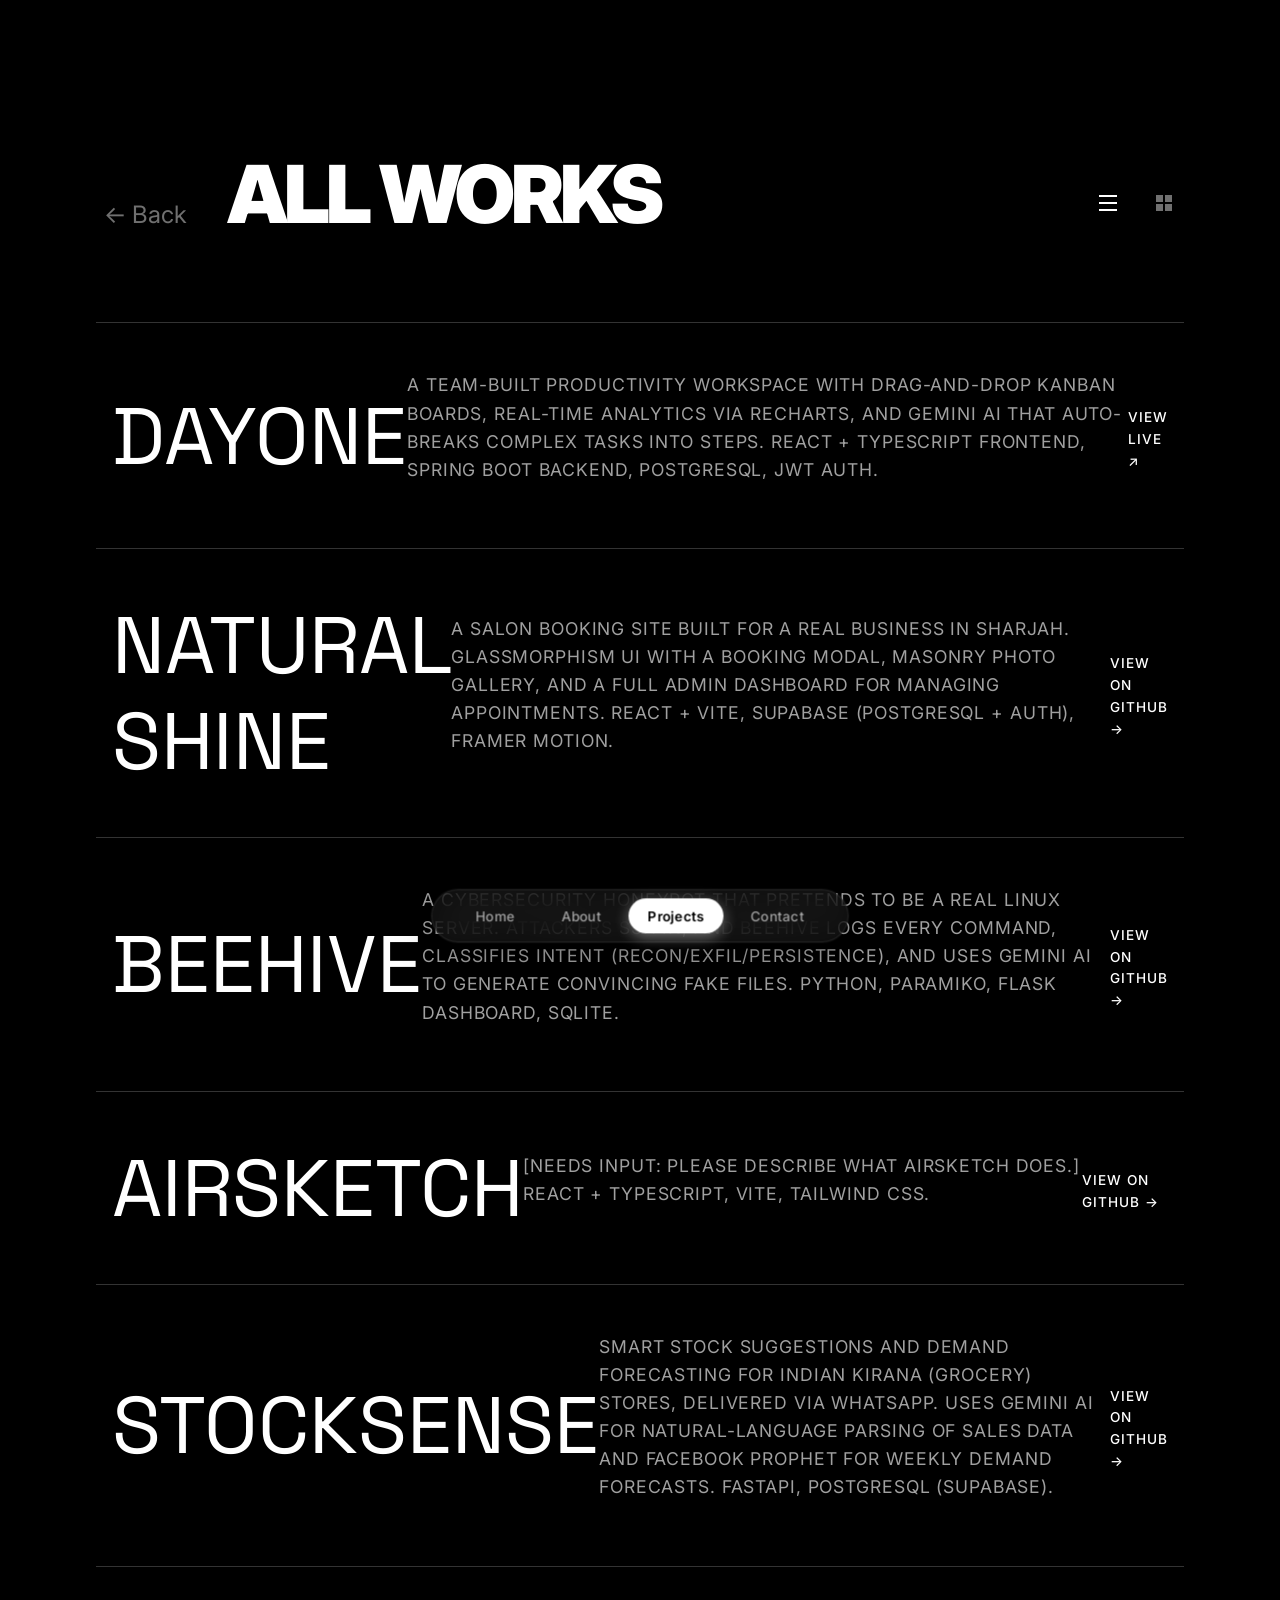
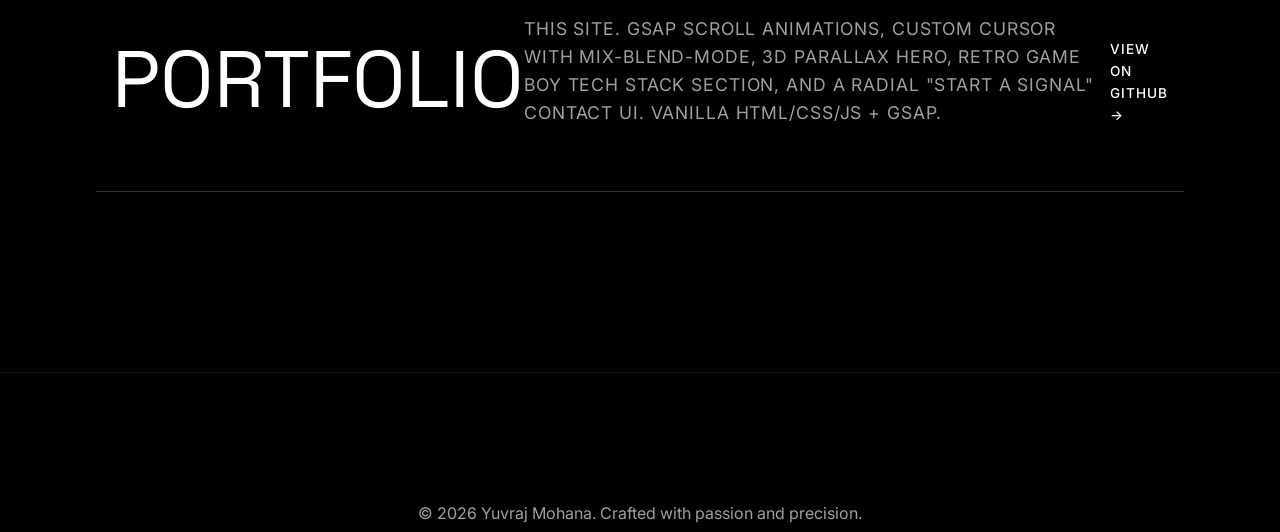
==== commit 570fb20e: "Refactor projects section with case studies" ====
--- a/projects.html
+++ b/projects.html
@@ -64,48 +64,57 @@
                 <div class="project-list" id="projects-wrapper">
 
                     <!-- Existing Projects -->
-                    <div class="project-item" data-image="assets/project_dayone.png">
+                    <div class="project-item" data-image="assets/project_dayone.png" data-repo="https://dayoneproductivity.vercel.app/#/">
                         <img src="assets/project_dayone.png" class="project-img-static" alt="DayOne">
                         <div class="project-info">
                             <h3 class="project-name">DayOne</h3>
-                            <p class="project-cat">FullStack Developement</p>
+                            <p class="project-cat">A team-built productivity workspace with drag-and-drop Kanban boards, real-time analytics via Recharts, and Gemini AI that auto-breaks complex tasks into steps. React + TypeScript frontend, Spring Boot backend, PostgreSQL, JWT auth.</p>
+                            <a href="https://dayoneproductivity.vercel.app/#/" target="_blank" class="project-repo-link">View Live ↗</a>
                         </div>
                     </div>
 
-                    <div class="project-item" data-image="assets/project_naturalshine.png">
+                    <div class="project-item" data-image="assets/project_naturalshine.png" data-repo="https://github.com/yuvifzy/Salon-Website-">
                         <img src="assets/project_naturalshine.png" class="project-img-static" alt="Natural Shine">
                         <div class="project-info">
                             <h3 class="project-name">Natural Shine</h3>
-                            <p class="project-cat">Design & Databases</p>
+                            <p class="project-cat">A salon booking site built for a real business in Sharjah. Glassmorphism UI with a booking modal, masonry photo gallery, and a full admin dashboard for managing appointments. React + Vite, Supabase (PostgreSQL + Auth), Framer Motion.</p>
+                            <a href="https://github.com/yuvifzy/Salon-Website-" target="_blank" class="project-repo-link">View on GitHub →</a>
                         </div>
                     </div>
 
-                    <div class="project-item" data-image="assets/project_portfolio.png">
-                        <img src="assets/project_portfolio.png" class="project-img-static" alt="PORTFOLIO">
+                    <div class="project-item" data-image="assets/project_portfolio.png" data-repo="https://github.com/yuvifzy/BeeHive">
+                        <img src="assets/project_portfolio.png" class="project-img-static" alt="BeeHive">
                         <div class="project-info">
-                            <h3 class="project-name">PORTFOLIO</h3>
-                            <p class="project-cat">Design & Development</p>
+                            <h3 class="project-name">BeeHive</h3>
+                            <p class="project-cat">A cybersecurity honeypot that pretends to be a real Linux server. Attackers SSH in, and BeeHive logs every command, classifies intent (recon/exfil/persistence), and uses Gemini AI to generate convincing fake files. Python, Paramiko, Flask dashboard, SQLite.</p>
+                            <a href="https://github.com/yuvifzy/BeeHive" target="_blank" class="project-repo-link">View on GitHub →</a>
                         </div>
                     </div>
-
-                    <!-- Extra Placeholders for Demo -->
-                    <div class="project-item"
-                        data-image="https://images.unsplash.com/photo-1618005182384-a83a8bd57fbe?q=80&w=1000&auto=format&fit=crop">
-                        <img src="https://images.unsplash.com/photo-1618005182384-a83a8bd57fbe?q=80&w=1000&auto=format&fit=crop"
-                            class="project-img-static" alt="Neon Dreams">
+                    
+                    <div class="project-item" data-image="assets/project_portfolio.png" data-repo="https://github.com/yuvifzy/AirSKetch-v2">
+                        <img src="assets/project_portfolio.png" class="project-img-static" alt="AirSketch">
                         <div class="project-info">
-                            <h3 class="project-name">Neon Dreams</h3>
-                            <p class="project-cat">Concept Art</p>
+                            <h3 class="project-name">AirSketch</h3>
+                            <p class="project-cat">[NEEDS INPUT: Please describe what AirSketch does.] React + TypeScript, Vite, Tailwind CSS.</p>
+                            <a href="https://github.com/yuvifzy/AirSKetch-v2" target="_blank" class="project-repo-link">View on GitHub →</a>
                         </div>
                     </div>
-
-                    <div class="project-item"
-                        data-image="https://images.unsplash.com/photo-1614850523459-c2f4c699c52e?q=80&w=1000&auto=format&fit=crop">
-                        <img src="https://images.unsplash.com/photo-1614850523459-c2f4c699c52e?q=80&w=1000&auto=format&fit=crop"
-                            class="project-img-static" alt="Cyber Bold">
+                    
+                    <div class="project-item" data-image="assets/project_portfolio.png" data-repo="https://github.com/yuvifzy/StockSense">
+                        <img src="assets/project_portfolio.png" class="project-img-static" alt="StockSense">
                         <div class="project-info">
-                            <h3 class="project-name">Cyber Bold</h3>
-                            <p class="project-cat">Typography</p>
+                            <h3 class="project-name">StockSense</h3>
+                            <p class="project-cat">Smart stock suggestions and demand forecasting for Indian kirana (grocery) stores, delivered via WhatsApp. Uses Gemini AI for natural-language parsing of sales data and Facebook Prophet for weekly demand forecasts. FastAPI, PostgreSQL (Supabase).</p>
+                            <a href="https://github.com/yuvifzy/StockSense" target="_blank" class="project-repo-link">View on GitHub →</a>
+                        </div>
+                    </div>
+                    
+                    <div class="project-item" data-image="assets/project_portfolio.png" data-repo="https://github.com/yuvifzy/yuvraj_mohana">
+                        <img src="assets/project_portfolio.png" class="project-img-static" alt="Portfolio">
+                        <div class="project-info">
+                            <h3 class="project-name">Portfolio</h3>
+                            <p class="project-cat">This site. GSAP scroll animations, custom cursor with mix-blend-mode, 3D parallax hero, retro Game Boy tech stack section, and a radial "Start a Signal" contact UI. Vanilla HTML/CSS/JS + GSAP.</p>
+                            <a href="https://github.com/yuvifzy/yuvraj_mohana" target="_blank" class="project-repo-link">View on GitHub →</a>
                         </div>
                     </div>
 
--- a/style.css
+++ b/style.css
@@ -172,77 +172,7 @@
     }
 }
 
-/* ===================================
-   AMBIENT BACKGROUND (New)
-   =================================== */
-.ambient-bg {
-    position: fixed;
-    top: 0;
-    left: 0;
-    width: 100%;
-    height: 100vh;
-    overflow: hidden;
-    z-index: 0;
-    /* Background layer */
-    pointer-events: none;
-    background-color: var(--color-bg-primary);
-}
-
-/* Ensure content sits above background */
-.hero,
-.section,
-.footer {
-    position: relative;
-    z-index: 5;
-}
-
-/* Note: .nav and .cursor-* are fixed/absolute and usually have higher z-index (100+) */
-
-.ambient-orb {
-    position: absolute;
-    border-radius: 50%;
-    filter: blur(80px);
-    opacity: 0.4;
-    animation: orbFloat 20s infinite alternate ease-in-out;
-}
-
-.orb-1 {
-    width: 50vw;
-    height: 50vw;
-    background: radial-gradient(circle, var(--color-accent-blue), transparent 70%);
-    top: -10%;
-    left: -10%;
-    animation-delay: 0s;
-}
-
-.orb-2 {
-    width: 40vw;
-    height: 40vw;
-    background: radial-gradient(circle, var(--color-accent-red), transparent 70%);
-    bottom: -10%;
-    right: -10%;
-    animation-delay: -5s;
-}
-
-.orb-3 {
-    width: 30vw;
-    height: 30vw;
-    background: radial-gradient(circle, var(--color-accent-blue), transparent 70%);
-    top: 40%;
-    left: 40%;
-    opacity: 0.2;
-    animation-duration: 25s;
-}
-
-@keyframes orbFloat {
-    0% {
-        transform: translate(0, 0) scale(1);
-    }
-
-    100% {
-        transform: translate(100px, 50px) scale(1.1);
-    }
-}
+/* Ambient Background Removed */
 
 /* Ensure Text Reveals Work */
 .char {
@@ -478,14 +408,23 @@
     white-space: nowrap;
     width: max-content;
     /* Critical: Ensure width tracks content, not viewport */
-    animation: marquee 60s linear infinite;
     will-change: transform;
 }
 
 /* Hover pause removed */
 
+/* Add Custom Font */
+@font-face {
+    font-family: 'Harmond Display';
+    src: url('assets/fonts/Harmond-Display.woff2') format('woff2'),
+        url('assets/fonts/Harmond-Display.woff') format('woff');
+    font-weight: normal;
+    font-style: normal;
+    font-display: swap;
+}
+
 .marquee-content span {
-    font-family: 'Bodoni Moda', serif;
+    font-family: 'Harmond Display', 'Playfair Display', serif;
     font-style: italic;
     font-size: clamp(6rem, 18vw, 18rem);
     font-weight: 700;
@@ -497,15 +436,7 @@
     display: inline-block;
 }
 
-@keyframes marquee {
-    from {
-        transform: translate3d(0, 0, 0);
-    }
-
-    to {
-        transform: translate3d(-50%, 0, 0);
-    }
-}
+/* CSS Marquee animation removed in favor of GSAP scroll velocity */
 
 /* Layer 3: Foreground Subject (Cinematic Lighting) */
 .hero-subject-wrapper {
@@ -530,14 +461,11 @@
     /* High contrast, cinematic look */
     filter: brightness(0.9) contrast(1.2) grayscale(0.2) drop-shadow(0 0 40px rgba(0, 0, 0, 0.8));
     opacity: 0;
+    /* Handled by GSAP now */
     transform: translateY(40px) scale(0.98);
-    transition: all 1.5s cubic-bezier(0.215, 0.61, 0.355, 1);
-}
-
-.hero.revealed .hero-subject {
-    opacity: 1;
-    transform: translateY(0) scale(1);
-}
+}
+
+
 
 /* Top Left Branding - Micro Typography */
 .hero-branding {
@@ -749,8 +677,7 @@
     /* Lift whole box slightly */
 
     /* GBC Teal Body Bezel - Blocky Pixel Style */
-    border: 15px solid #ff0000;
-    /* Red Bezel */
+    /* border: 15px solid #ff0000; Removed red border */
     border-radius: 0;
     image-rendering: pixelated;
 
@@ -1621,7 +1548,9 @@
    FOOTER
    =================================== */
 .footer {
-    padding: var(--space-lg) 0;
+    padding-top: var(--space-2xl);
+    padding-bottom: 5px;
+    /* Sit very low, below the floating nav island */
     text-align: center;
     border-top: 1px solid rgba(255, 255, 255, 0.05);
     color: var(--color-text-secondary);
@@ -1799,17 +1728,7 @@
     z-index: 10;
 }
 
-.project-heading.echo {
-    position: absolute;
-    top: 0;
-    left: 0;
-    width: 100%;
-    color: transparent;
-    -webkit-text-stroke: 1px rgba(255, 255, 255, 0.3);
-    z-index: 1;
-    pointer-events: none;
-    transform: translateY(0);
-}
+/* Echo styles removed */
 
 @media (max-width: 768px) {
     .project-heading {
@@ -2117,14 +2036,14 @@
    =================================== */
 .signal-section {
     position: relative;
-    min-height: 80vh;
+    min-height: 50vh;
     display: flex;
     flex-direction: column;
     align-items: center;
     justify-content: center;
     background: #000000;
     overflow: hidden;
-    padding: 6rem 1rem;
+    padding: 4rem 1rem;
 }
 
 .signal-container {
@@ -2733,4 +2652,103 @@
     .signal-core-wrapper {
         cursor: pointer;
     }
+}
+
+/* ===================================
+   COPY EMAIL BUTTON & TOAST
+   =================================== */
+.copy-email-btn {
+    display: inline-flex;
+    align-items: center;
+    justify-content: center;
+    margin-top: 2rem;
+    padding: 0.75rem 1.5rem;
+    background: rgba(255, 255, 255, 0.05);
+    border: 1px solid rgba(255, 255, 255, 0.1);
+    border-radius: 2rem;
+    color: var(--color-text-primary);
+    font-family: var(--font-body);
+    font-size: 0.9rem;
+    font-weight: 500;
+    backdrop-filter: blur(10px);
+    -webkit-backdrop-filter: blur(10px);
+    transition: all 0.3s ease;
+    z-index: 10;
+    position: relative;
+}
+
+.copy-email-btn:hover {
+    background: rgba(255, 255, 255, 0.1);
+    border-color: rgba(255, 255, 255, 0.2);
+    transform: translateY(-2px);
+    box-shadow: 0 10px 20px rgba(0, 0, 0, 0.2);
+}
+
+.copy-toast {
+    position: fixed;
+    bottom: 2rem;
+    left: 50%;
+    transform: translateX(-50%) translateY(20px);
+    background: rgba(0, 0, 0, 0.8);
+    color: #fff;
+    padding: 0.75rem 1.5rem;
+    border-radius: 2rem;
+    font-family: var(--font-body);
+    font-size: 0.9rem;
+    font-weight: 500;
+    opacity: 0;
+    visibility: hidden;
+    transition: all 0.3s cubic-bezier(0.175, 0.885, 0.32, 1.275);
+    border: 1px solid rgba(255, 255, 255, 0.1);
+    backdrop-filter: blur(10px);
+    -webkit-backdrop-filter: blur(10px);
+    z-index: 9999;
+}
+
+.copy-toast.show {
+    opacity: 1;
+    visibility: visible;
+    transform: translateX(-50%) translateY(0);
+}
+
+/* ===================================
+   PROJECT STYLES UPDATE
+   =================================== */
+.project-cat {
+    margin-bottom: 1rem;
+    line-height: 1.6;
+    color: var(--color-text-secondary);
+}
+
+.project-repo-link {
+    display: inline-block;
+    color: var(--color-text-primary);
+    font-family: var(--font-body);
+    font-weight: 500;
+    text-transform: uppercase;
+    letter-spacing: 1px;
+    font-size: 0.85rem;
+    margin-top: 0.5rem;
+    position: relative;
+    text-decoration: none;
+    transition: opacity 0.3s ease;
+}
+
+.project-repo-link:hover {
+    opacity: 0.7;
+}
+
+.project-repo-link::after {
+    content: '';
+    position: absolute;
+    bottom: -2px;
+    left: 0;
+    width: 0;
+    height: 1px;
+    background-color: var(--color-text-primary);
+    transition: width 0.3s ease;
+}
+
+.project-repo-link:hover::after {
+    width: 100%;
 }
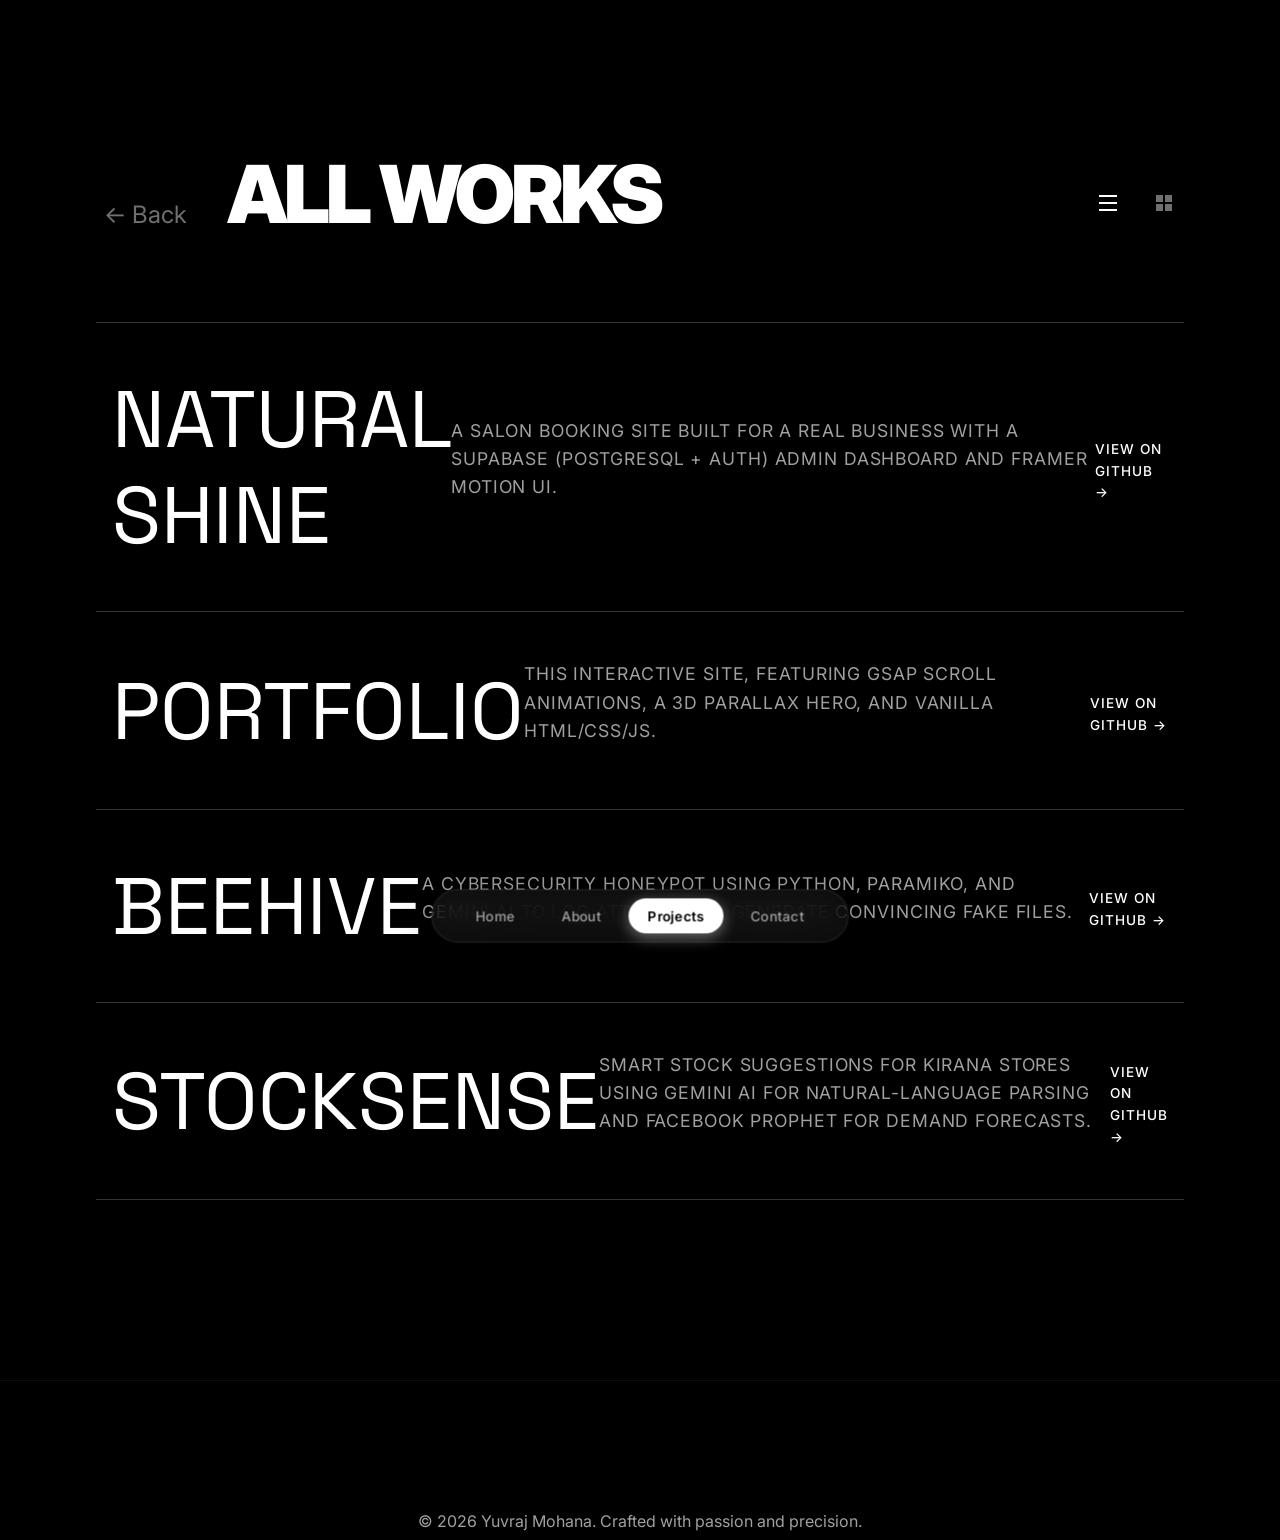
==== commit 606538fd: "content(projects): migrate remaining projects to More Works page Moved Natural Shine, Portfolio, Bee" ====
--- a/projects.html
+++ b/projects.html
@@ -64,21 +64,21 @@
                 <div class="project-list" id="projects-wrapper">
 
                     <!-- Existing Projects -->
-                    <div class="project-item" data-image="assets/project_dayone.png" data-repo="https://dayoneproductivity.vercel.app/#/">
-                        <img src="assets/project_dayone.png" class="project-img-static" alt="DayOne">
-                        <div class="project-info">
-                            <h3 class="project-name">DayOne</h3>
-                            <p class="project-cat">A team-built productivity workspace with drag-and-drop Kanban boards, real-time analytics via Recharts, and Gemini AI that auto-breaks complex tasks into steps. React + TypeScript frontend, Spring Boot backend, PostgreSQL, JWT auth.</p>
-                            <a href="https://dayoneproductivity.vercel.app/#/" target="_blank" class="project-repo-link">View Live ↗</a>
-                        </div>
-                    </div>
-
                     <div class="project-item" data-image="assets/project_naturalshine.png" data-repo="https://github.com/yuvifzy/Salon-Website-">
                         <img src="assets/project_naturalshine.png" class="project-img-static" alt="Natural Shine">
                         <div class="project-info">
                             <h3 class="project-name">Natural Shine</h3>
-                            <p class="project-cat">A salon booking site built for a real business in Sharjah. Glassmorphism UI with a booking modal, masonry photo gallery, and a full admin dashboard for managing appointments. React + Vite, Supabase (PostgreSQL + Auth), Framer Motion.</p>
+                            <p class="project-cat">A salon booking site built for a real business with a Supabase (PostgreSQL + Auth) admin dashboard and Framer Motion UI.</p>
                             <a href="https://github.com/yuvifzy/Salon-Website-" target="_blank" class="project-repo-link">View on GitHub →</a>
+                        </div>
+                    </div>
+
+                    <div class="project-item" data-image="assets/project_portfolio.png" data-repo="https://github.com/yuvifzy/yuvraj_mohana">
+                        <img src="assets/project_portfolio.png" class="project-img-static" alt="Portfolio">
+                        <div class="project-info">
+                            <h3 class="project-name">Portfolio</h3>
+                            <p class="project-cat">This interactive site, featuring GSAP scroll animations, a 3D parallax hero, and vanilla HTML/CSS/JS.</p>
+                            <a href="https://github.com/yuvifzy/yuvraj_mohana" target="_blank" class="project-repo-link">View on GitHub →</a>
                         </div>
                     </div>
 
@@ -86,17 +86,8 @@
                         <img src="assets/project_portfolio.png" class="project-img-static" alt="BeeHive">
                         <div class="project-info">
                             <h3 class="project-name">BeeHive</h3>
-                            <p class="project-cat">A cybersecurity honeypot that pretends to be a real Linux server. Attackers SSH in, and BeeHive logs every command, classifies intent (recon/exfil/persistence), and uses Gemini AI to generate convincing fake files. Python, Paramiko, Flask dashboard, SQLite.</p>
+                            <p class="project-cat">A cybersecurity honeypot using Python, Paramiko, and Gemini AI to log attacks and generate convincing fake files.</p>
                             <a href="https://github.com/yuvifzy/BeeHive" target="_blank" class="project-repo-link">View on GitHub →</a>
-                        </div>
-                    </div>
-                    
-                    <div class="project-item" data-image="assets/project_portfolio.png" data-repo="https://github.com/yuvifzy/AirSKetch-v2">
-                        <img src="assets/project_portfolio.png" class="project-img-static" alt="AirSketch">
-                        <div class="project-info">
-                            <h3 class="project-name">AirSketch</h3>
-                            <p class="project-cat">[NEEDS INPUT: Please describe what AirSketch does.] React + TypeScript, Vite, Tailwind CSS.</p>
-                            <a href="https://github.com/yuvifzy/AirSKetch-v2" target="_blank" class="project-repo-link">View on GitHub →</a>
                         </div>
                     </div>
                     
@@ -104,17 +95,8 @@
                         <img src="assets/project_portfolio.png" class="project-img-static" alt="StockSense">
                         <div class="project-info">
                             <h3 class="project-name">StockSense</h3>
-                            <p class="project-cat">Smart stock suggestions and demand forecasting for Indian kirana (grocery) stores, delivered via WhatsApp. Uses Gemini AI for natural-language parsing of sales data and Facebook Prophet for weekly demand forecasts. FastAPI, PostgreSQL (Supabase).</p>
+                            <p class="project-cat">Smart stock suggestions for kirana stores using Gemini AI for natural-language parsing and Facebook Prophet for demand forecasts.</p>
                             <a href="https://github.com/yuvifzy/StockSense" target="_blank" class="project-repo-link">View on GitHub →</a>
-                        </div>
-                    </div>
-                    
-                    <div class="project-item" data-image="assets/project_portfolio.png" data-repo="https://github.com/yuvifzy/yuvraj_mohana">
-                        <img src="assets/project_portfolio.png" class="project-img-static" alt="Portfolio">
-                        <div class="project-info">
-                            <h3 class="project-name">Portfolio</h3>
-                            <p class="project-cat">This site. GSAP scroll animations, custom cursor with mix-blend-mode, 3D parallax hero, retro Game Boy tech stack section, and a radial "Start a Signal" contact UI. Vanilla HTML/CSS/JS + GSAP.</p>
-                            <a href="https://github.com/yuvifzy/yuvraj_mohana" target="_blank" class="project-repo-link">View on GitHub →</a>
                         </div>
                     </div>
 
--- a/style.css
+++ b/style.css
@@ -426,11 +426,12 @@
 .marquee-content span {
     font-family: 'Harmond Display', 'Playfair Display', serif;
     font-style: italic;
-    font-size: clamp(6rem, 18vw, 18rem);
-    font-weight: 700;
+    font-size: clamp(4rem, 10vw, 8rem);
+    font-weight: 300;
     text-transform: uppercase;
     color: transparent;
-    -webkit-text-stroke: 1.5px rgba(255, 255, 255, 0.25);
+    -webkit-text-stroke: 1px rgba(255, 255, 255, 0.1);
+    opacity: 0.4;
     padding-right: 0.3em;
     line-height: 1;
     display: inline-block;
@@ -494,6 +495,28 @@
     transform: translateY(0);
 }
 
+.hero-status-line {
+    position: absolute;
+    top: calc(var(--space-lg) + 3.5rem);
+    left: var(--space-lg);
+    z-index: 10;
+    font-family: 'Inter', sans-serif;
+    font-size: 0.65rem;
+    font-weight: 500;
+    line-height: 1.6;
+    color: var(--color-text-secondary);
+    opacity: 0;
+    transform: translateY(-10px);
+    transition: all 1s ease 0.7s;
+    text-transform: uppercase;
+    letter-spacing: 0.15em;
+}
+
+.hero.revealed .hero-status-line {
+    opacity: 1;
+    transform: translateY(0);
+}
+
 /* Side Details - Metadata Style */
 .hero-side-details {
     position: absolute;
@@ -738,358 +761,120 @@
     width: 100%;
 }
 
-/* Divider Chase Area */
-.arcade-chase {
+/* ===================================
+   TECH STACK INTERACTION
+   =================================== */
+.tech-stack-container {
+    width: 100%;
+    display: flex;
+    justify-content: center;
+    align-items: center;
+    min-height: 120px;
+    position: relative;
+}
+
+.tech-stack-pill {
+    position: absolute;
+    z-index: 10;
+}
+
+.tech-marquee-wrapper {
     position: relative;
     width: 100%;
-    height: 30px;
-    border-bottom: 4px solid #fff;
-    margin-bottom: 10px;
-    /* Tightened */
     overflow: hidden;
-}
-
-.pacman-yellow,
-.pacman-red {
+    padding: 20px 0;
+    display: flex;
+    align-items: center;
+    /* Glassmorphism containment */
+    background: rgba(255, 255, 255, 0.02);
+    border: 1px solid rgba(255, 255, 255, 0.05);
+    border-radius: 100px;
+}
+
+.tech-marquee-wrapper.hidden {
+    display: none;
+    opacity: 0;
+    transform: scale(0.95);
+}
+
+.tech-marquee-content {
+    display: flex;
+    gap: 40px;
+    padding: 0 20px;
+    animation: techScroll 20s linear infinite;
+    width: max-content;
+}
+
+.tech-marquee-wrapper:hover .tech-marquee-content {
+    animation-play-state: paused;
+}
+
+/* Allow manual drag/scroll on mobile when hovering */
+.tech-marquee-wrapper {
+    overflow-x: auto;
+    scrollbar-width: none; /* Firefox */
+}
+.tech-marquee-wrapper::-webkit-scrollbar {
+    display: none; /* Chrome/Safari */
+}
+
+@keyframes techScroll {
+    0% { transform: translateX(0); }
+    100% { transform: translateX(calc(-50% - 20px)); /* Half minus half gap */ }
+}
+
+.tech-icon {
+    height: 48px;
+    width: auto;
+    filter: grayscale(100%) opacity(0.6);
+    transition: all 0.3s cubic-bezier(0.165, 0.84, 0.44, 1);
+    cursor: pointer;
+}
+
+.tech-icon:hover {
+    filter: grayscale(0%) opacity(1);
+    transform: scale(1.15);
+}
+
+.tech-stack-close {
     position: absolute;
-    bottom: 2px;
-    width: 18px;
-    height: 18px;
-    clip-path: polygon(0% 0%, 100% 0%, 100% 40%, 60% 50%, 100% 60%, 100% 100%, 0% 100%);
-    animation: arcadeChase 5s linear infinite;
-}
-
-.pacman-yellow {
-    background: #ffff00;
-    left: -40px;
-    animation-delay: -0.28s;
-    /* Yellow is ahead */
-    z-index: 5;
-}
-
-.pacman-red {
-    background: #ff0000;
-    left: -40px;
-    animation-delay: 0s;
-    /* Red starts behind */
-    z-index: 4;
-}
-
-@keyframes arcadeChase {
-    from {
-        left: -100px;
-    }
-
-    to {
-        left: 120%;
-    }
-}
-
-.skills-grid {
-    display: flex;
-    flex-wrap: wrap;
-    gap: 8px;
-    position: relative;
-}
-
-.skill-tag {
-    /* Pixel Tile Style */
-    padding: 8px 12px;
-    background: #222;
+    right: 15px;
+    top: 50%;
+    transform: translateY(-50%);
+    background: rgba(255,255,255,0.1);
+    border: none;
     color: #fff;
-    border: 4px solid;
-    font-family: 'Press Start 2P', cursive;
-    font-size: 0.5rem;
-    /* Tiny pixel font */
-    text-transform: uppercase;
-    border-radius: 0;
-    position: relative;
-    /* Base for popup */
-    z-index: 3;
-    transition: all 0.1s;
-    box-shadow: inset -2px -2px 0px rgba(0, 0, 0, 0.5), inset 2px 2px 0px rgba(255, 255, 255, 0.2);
-    /* Pixel '+' Crosshair Cursor */
-    cursor: url("data:image/svg+xml,%3Csvg width='15' height='15' viewBox='0 0 15 15' fill='none' xmlns='http://www.w3.org/2000/svg'%3E%3Cpath d='M6 0h3v15h-3z' fill='black'/%3E%3Cpath d='M0 6h15v3h-15z' fill='black'/%3E%3Cpath d='M7 1h1v13h-1z' fill='white'/%3E%3Cpath d='M1 7h13v1h-13z' fill='white'/%3E%3C/svg%3E") 7 7, crosshair;
-}
-
-/* Category Colors for Tech Stack */
-.skill-tag.yellow {
-    border-color: #ffff00;
-    color: #ffff00;
-}
-
-.skill-tag.blue {
-    border-color: #00ffff;
-    color: #00ffff;
-}
-
-.skill-tag.red {
-    border-color: #ff0000;
-    color: #ff0000;
-}
-
-.skill-tag.purple {
-    border-color: #ffb8ff;
-    color: #ffb8ff;
-}
-
-.skill-tag.green {
-    border-color: #00ff00;
-    color: #00ff00;
-}
-
-/* Popup Styling */
-.skill-popup {
-    position: absolute;
-    bottom: 130%;
-    left: 50%;
-    transform: translateX(-50%) scale(0.8);
-    width: 240px;
-    /* Increased width */
-    background: rgba(10, 10, 10, 0.95);
-    /* Deeper background */
-    border: 4px solid #fff;
-    padding: 16px;
-    /* Increased padding */
-    color: #fff;
-    font-family: 'Press Start 2P', cursive;
-    font-size: 0.65rem;
-    /* Increased font-size for readability */
-    text-transform: none;
-    line-height: 1.6;
-    pointer-events: none;
-    opacity: 0;
-    transition: all 0.2s cubic-bezier(0.175, 0.885, 0.32, 1.275);
-    z-index: 100;
-    box-shadow: 4px 4px 0px rgba(0, 0, 0, 0.8);
-    text-align: left;
-}
-
-/* Triangle for popup */
-.skill-popup::after {
-    content: '';
-    position: absolute;
-    top: 100%;
-    left: 50%;
-    transform: translateX(-50%);
-    border: 8px solid transparent;
-    border-top-color: #fff;
-}
-
-.skill-tag:hover .skill-popup {
-    opacity: 1;
-    transform: translateX(-50%) scale(1);
-    pointer-events: auto;
-}
-
-.skill-popup p {
-    margin-bottom: 8px;
-}
-
-.skill-popup .status {
-    color: #ffd700;
-    text-transform: uppercase;
-}
-
-.popup-btn {
-    display: inline-block;
-    margin-top: 10px;
-    padding: 8px 12px;
-    background: #fff;
-    color: #000;
-    text-decoration: none;
-    font-size: 0.5rem;
-    /* Larger button text */
-    border: 2px solid #ccc;
-    transition: all 0.1s;
-}
-
-.popup-btn:hover {
-    background: #ffff00;
-    border-color: #fff;
-}
-
-.skill-tag:hover {
-    transform: translateY(-2px);
-    background: #333;
-    z-index: 50;
-    /* Ensure popup stays on top of other tags */
-}
-
-/* ===================================
-   RETRO MARIO ANIMATION
-   =================================== */
-.mario-scene {
-    position: absolute;
-    bottom: 0;
-    left: 0;
-    width: 100%;
-    height: 60px;
-    background: #5c94fc;
-    /* Sky Blue */
-    overflow: hidden;
-    border-top: 2px solid #333;
-}
-
-.ground-layer {
-    position: absolute;
-    bottom: 0;
-    width: 200%;
-    height: 12px;
-    background: repeating-linear-gradient(45deg,
-            #d1661a,
-            #d1661a 10px,
-            #a04d13 10px,
-            #a04d13 20px);
-    animation: scrollGround 2s linear infinite;
-    border-top: 2px solid #000;
-}
-
-.mario-layer {
-    position: absolute;
-    bottom: 12px;
-    left: 20px;
-    width: 30px;
-    height: 30px;
-    animation: marioJump 3s ease-in-out infinite;
-    z-index: 5;
-}
-
-.mario-sprite {
-    width: 4px;
-    height: 4px;
-    background: transparent;
-    box-shadow:
-        /* Hat - Green */
-        8px 0px #0f0, 12px 0px #0f0, 16px 0px #0f0, 20px 0px #0f0, 24px 0px #0f0,
-        /* Head */
-        4px 4px #eec, 8px 4px #eec, 12px 4px #eec, 16px 4px #eec, 20px 4px #eec, 24px 4px #eec,
-        /* Mustache / Skin */
-        4px 8px #eec, 8px 8px #000, 12px 8px #eec, 16px 8px #eec, 20px 8px #000, 24px 8px #eec,
-        /* Shirt - Purple */
-        8px 12px #a0f, 12px 12px #a0f, 16px 12px #a0f, 20px 12px #a0f,
-        /* Overalls - Brown */
-        8px 16px #520, 12px 16px #520, 16px 16px #520, 20px 16px #520,
-        /* Boots */
-        4px 20px #000, 8px 20px #000, 20px 20px #000, 24px 20px #000;
-    transform: scale(1.2);
-}
-
-.obstacle-layer {
-    position: absolute;
-    bottom: 0;
-    width: 100%;
-    height: 100%;
-    pointer-events: none;
-}
-
-/* Question Block interacting with Jump */
-.obstacle-layer::before {
-    content: '?';
-    position: absolute;
-    top: 5px;
-    left: 40px;
-    width: 20px;
-    height: 20px;
-    background: #f80;
-    border: 2px solid #000;
-    display: flex;
+    width: 32px;
+    height: 32px;
+    border-radius: 50%;
+    font-size: 20px;
+    line-height: 1;
+    display: flex;
+    justify-content: center;
     align-items: center;
-    justify-content: center;
-    color: #fff;
-    font-size: 10px;
-    animation: blockHit 3s infinite;
-}
-
-.goomba-sprite {
-    position: absolute;
-    bottom: 2px;
-    right: -30px;
-    width: 16px;
-    height: 14px;
-    background: #a52a2a;
-    border: 2px solid #000;
-    animation: obstacleMove 3s linear infinite;
-    animation-delay: 1.5s;
-}
-
-@keyframes blockHit {
-
-    0%,
-    20% {
-        transform: translateY(0);
-        background: #f80;
-    }
-
-    25% {
-        transform: translateY(-5px);
-        background: #888;
-    }
-
-    30%,
-    100% {
-        transform: translateY(0);
-        background: #888;
-    }
-}
-
-.pipe-sprite {
-    display: block;
-    position: absolute;
-    bottom: 0;
-    right: -30px;
-    width: 20px;
-    height: 25px;
-    background: #0d0;
-    border: 2px solid #000;
-    animation: obstacleMove 3s linear infinite;
-}
-
-@keyframes scrollGround {
-    0% {
-        transform: translateX(0);
-    }
-
-    100% {
-        transform: translateX(-50%);
-    }
-}
-
-@keyframes obstacleMove {
-    0% {
-        right: -30px;
-    }
-
-    100% {
-        right: 120%;
-    }
-}
-
-@keyframes marioJump {
-
-    0%,
-    15% {
-        transform: translateY(0);
-    }
-
-    25% {
-        transform: translateY(-40px);
-    }
-
-    /* Hit Block & Clear Pipe */
-    35%,
-    65% {
-        transform: translateY(0);
-    }
-
-    75% {
-        transform: translateY(-25px);
-    }
-
-    /* Clear Goomba */
-    85%,
-    100% {
-        transform: translateY(0);
+    cursor: pointer;
+    z-index: 20;
+    transition: background 0.3s, transform 0.3s;
+}
+
+.tech-stack-close:hover {
+    background: var(--color-accent-red);
+    transform: translateY(-50%) rotate(90deg);
+}
+
+/* Mobile Adjustments */
+@media (max-width: 768px) {
+    .tech-icon {
+        height: 36px;
+    }
+    .tech-marquee-content {
+        gap: 30px;
+    }
+    .tech-stack-close {
+        right: 10px;
+        width: 28px;
+        height: 28px;
+        font-size: 16px;
     }
 }
 
@@ -1611,7 +1396,7 @@
    =================================== */
 @media (max-width: 1024px) {
     .marquee-content span {
-        font-size: clamp(6rem, 20vw, 15rem);
+        font-size: clamp(3.5rem, 8vw, 6rem);
     }
 
     .hero-subject-wrapper {
@@ -1634,7 +1419,7 @@
     }
 
     .marquee-content span {
-        font-size: clamp(5rem, 18vw, 10rem);
+        font-size: clamp(2.5rem, 6vw, 4rem);
     }
 
     .hero-overlay {
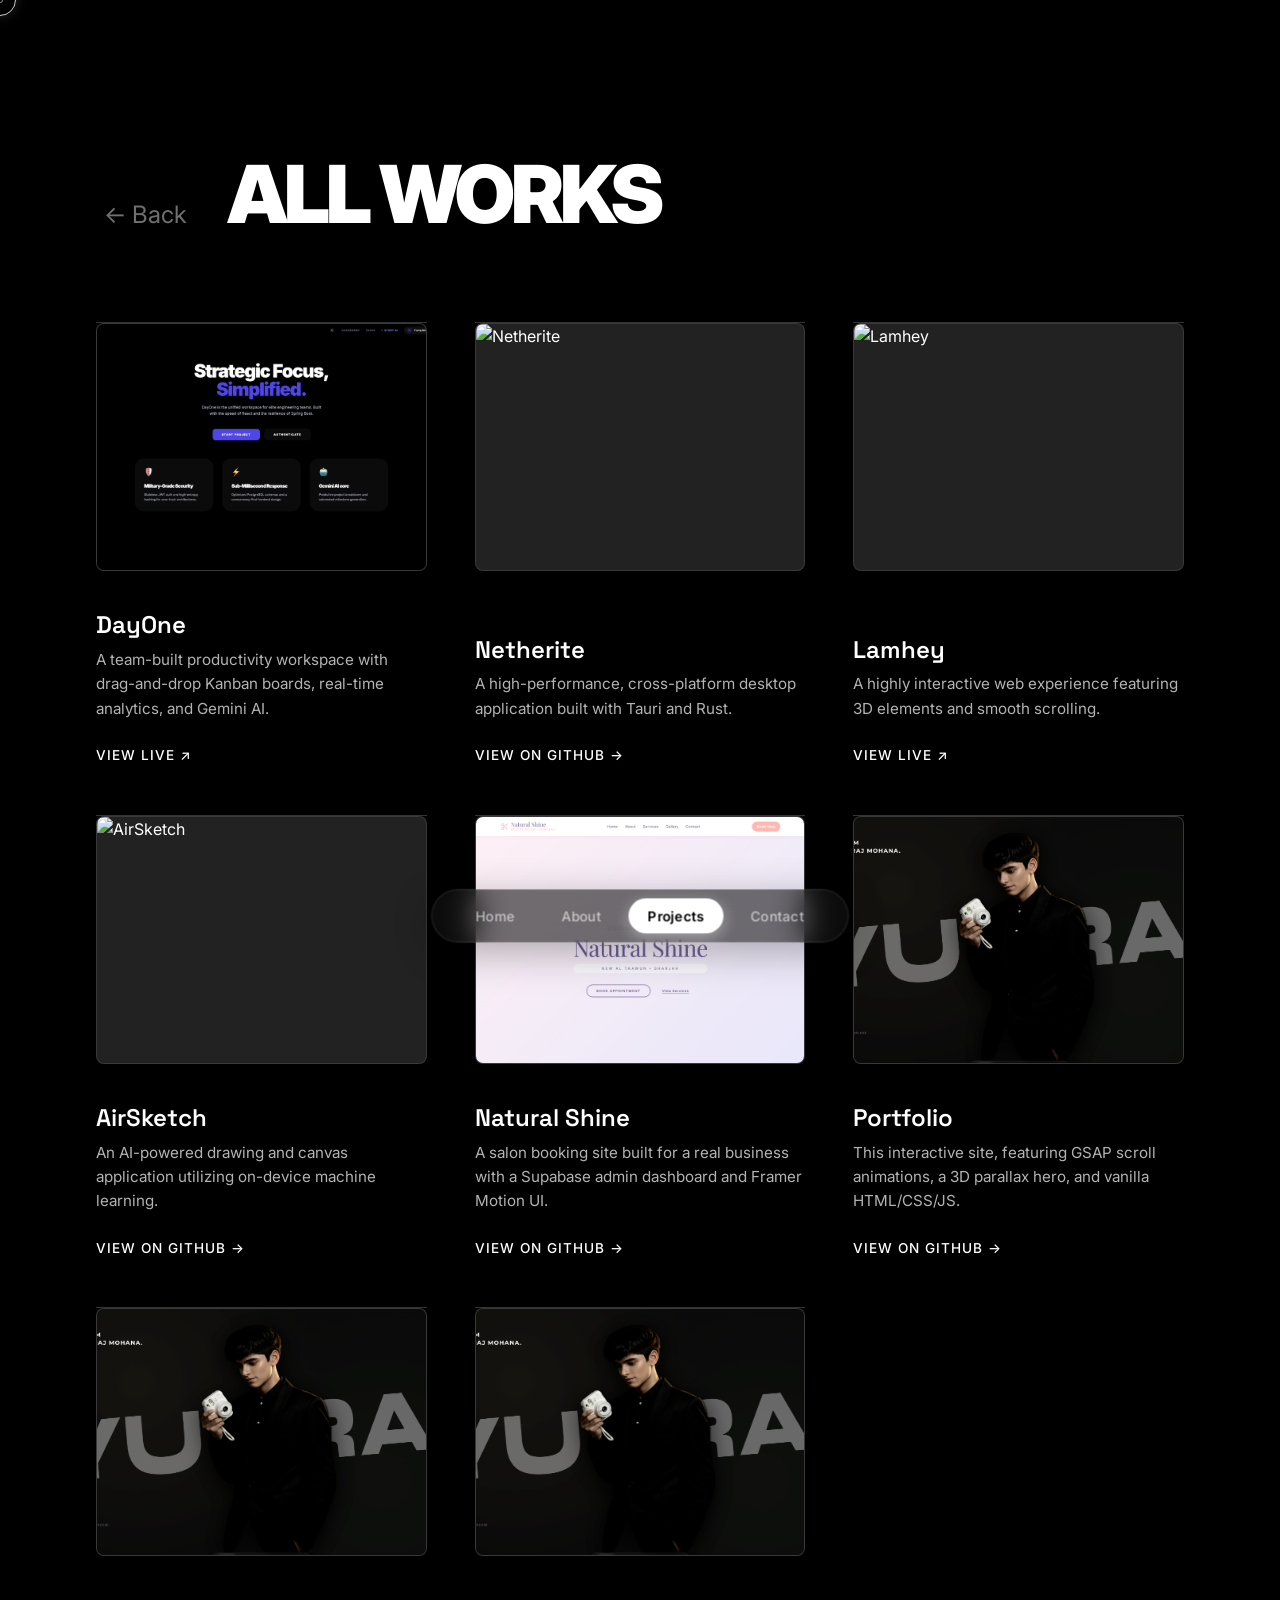
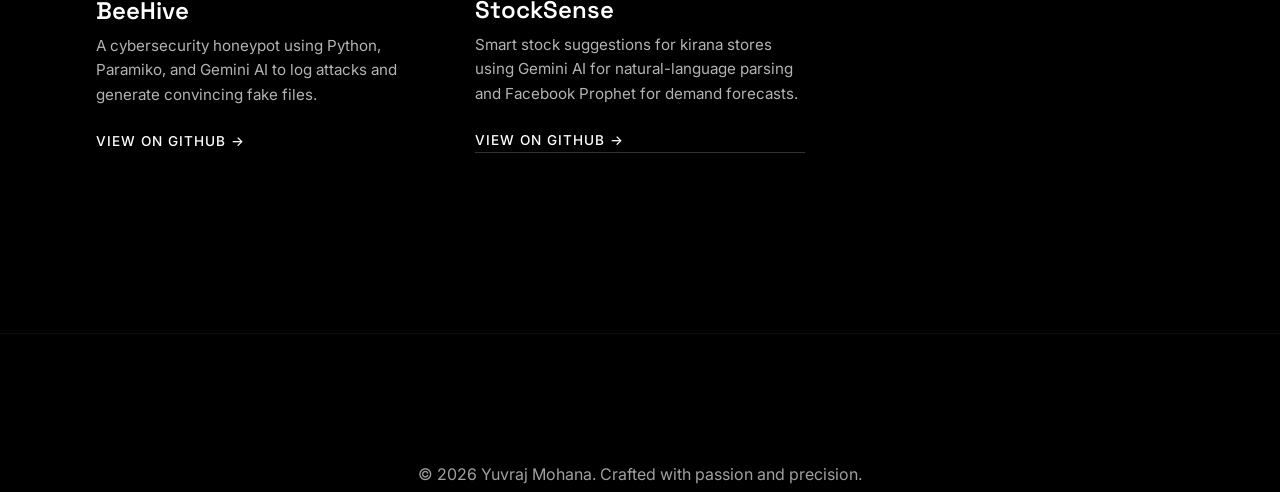
==== commit 767f6e57: "feat(projects): refactor All Works page into a 3-column grid Removed the legacy list view and toggle" ====
--- a/projects.html
+++ b/projects.html
@@ -36,7 +36,7 @@
     <!-- Main Content -->
     <main style="padding-top: 150px; min-height: 100vh;">
         <div class="container">
-            <!-- Header & Toggle -->
+            <!-- Header -->
             <div class="projects-header"
                 style="display: flex; justify-content: space-between; align-items: flex-end; margin-bottom: 5rem; padding: 0 5vw;">
                 <div style="display: flex; gap: 2rem; align-items: baseline;">
@@ -44,36 +44,64 @@
                         data-transition="true">← Back</a>
                     <h1 class="project-heading" style="font-size: 5rem;">All Works</h1>
                 </div>
-
-                <div class="view-toggle">
-                    <button class="toggle-btn active" id="btn-list" aria-label="List View">
-                        <svg width="24" height="24" viewBox="0 0 24 24" fill="currentColor">
-                            <path d="M3 4h18v2H3V4zm0 7h18v2H3v-2zm0 7h18v2H3v-2z" />
-                        </svg>
-                    </button>
-                    <button class="toggle-btn" id="btn-grid" aria-label="Grid View">
-                        <svg width="24" height="24" viewBox="0 0 24 24" fill="currentColor">
-                            <path d="M4 4h7v7H4V4zm0 9h7v7H4v-7zm9-9h7v7h-7V4zm0 9h7v7h-7v-7z" />
-                        </svg>
-                    </button>
-                </div>
             </div>
 
-            <!-- Projects (Defaults to List Class) -->
+            <!-- Projects Grid -->
             <div class="project-list-container" id="all-projects-container">
-                <div class="project-list" id="projects-wrapper">
+                <div class="projects-grid" id="projects-wrapper">
 
-                    <!-- Existing Projects -->
-                    <div class="project-item" data-image="assets/project_naturalshine.png" data-repo="https://github.com/yuvifzy/Salon-Website-">
+                    <!-- Project 1: DayOne -->
+                    <div class="project-item grid-item">
+                        <img src="assets/project_dayone.png" class="project-img-static" alt="DayOne">
+                        <div class="project-info">
+                            <h3 class="project-name">DayOne</h3>
+                            <p class="project-cat">A team-built productivity workspace with drag-and-drop Kanban boards, real-time analytics, and Gemini AI.</p>
+                            <a href="https://dayoneproductivity.vercel.app/#/" target="_blank" class="project-repo-link">View Live ↗</a>
+                        </div>
+                    </div>
+
+                    <!-- Project 2: Netherite -->
+                    <div class="project-item grid-item">
+                        <img src="assets/project_netherite.png" class="project-img-static" alt="Netherite">
+                        <div class="project-info">
+                            <h3 class="project-name">Netherite</h3>
+                            <p class="project-cat">A high-performance, cross-platform desktop application built with Tauri and Rust.</p>
+                            <a href="https://github.com/yuvifzy/netherite" target="_blank" class="project-repo-link">View on GitHub →</a>
+                        </div>
+                    </div>
+
+                    <!-- Project 3: Lamhey -->
+                    <div class="project-item grid-item">
+                        <img src="assets/project_lamhey.png" class="project-img-static" alt="Lamhey">
+                        <div class="project-info">
+                            <h3 class="project-name">Lamhey</h3>
+                            <p class="project-cat">A highly interactive web experience featuring 3D elements and smooth scrolling.</p>
+                            <a href="https://lamhey-bakehouse.vercel.app/" target="_blank" class="project-repo-link">View Live ↗</a>
+                        </div>
+                    </div>
+
+                    <!-- Project 4: AirSketch -->
+                    <div class="project-item grid-item">
+                        <img src="assets/project_airsketch.png" class="project-img-static" alt="AirSketch">
+                        <div class="project-info">
+                            <h3 class="project-name">AirSketch</h3>
+                            <p class="project-cat">An AI-powered drawing and canvas application utilizing on-device machine learning.</p>
+                            <a href="https://github.com/yuvifzy/AirSKetch-v2" target="_blank" class="project-repo-link">View on GitHub →</a>
+                        </div>
+                    </div>
+
+                    <!-- Project 5: Natural Shine -->
+                    <div class="project-item grid-item">
                         <img src="assets/project_naturalshine.png" class="project-img-static" alt="Natural Shine">
                         <div class="project-info">
                             <h3 class="project-name">Natural Shine</h3>
-                            <p class="project-cat">A salon booking site built for a real business with a Supabase (PostgreSQL + Auth) admin dashboard and Framer Motion UI.</p>
+                            <p class="project-cat">A salon booking site built for a real business with a Supabase admin dashboard and Framer Motion UI.</p>
                             <a href="https://github.com/yuvifzy/Salon-Website-" target="_blank" class="project-repo-link">View on GitHub →</a>
                         </div>
                     </div>
 
-                    <div class="project-item" data-image="assets/project_portfolio.png" data-repo="https://github.com/yuvifzy/yuvraj_mohana">
+                    <!-- Project 6: Portfolio -->
+                    <div class="project-item grid-item">
                         <img src="assets/project_portfolio.png" class="project-img-static" alt="Portfolio">
                         <div class="project-info">
                             <h3 class="project-name">Portfolio</h3>
@@ -82,7 +110,8 @@
                         </div>
                     </div>
 
-                    <div class="project-item" data-image="assets/project_portfolio.png" data-repo="https://github.com/yuvifzy/BeeHive">
+                    <!-- Project 7: BeeHive -->
+                    <div class="project-item grid-item">
                         <img src="assets/project_portfolio.png" class="project-img-static" alt="BeeHive">
                         <div class="project-info">
                             <h3 class="project-name">BeeHive</h3>
@@ -91,7 +120,8 @@
                         </div>
                     </div>
                     
-                    <div class="project-item" data-image="assets/project_portfolio.png" data-repo="https://github.com/yuvifzy/StockSense">
+                    <!-- Project 8: StockSense -->
+                    <div class="project-item grid-item">
                         <img src="assets/project_portfolio.png" class="project-img-static" alt="StockSense">
                         <div class="project-info">
                             <h3 class="project-name">StockSense</h3>
@@ -105,19 +135,15 @@
         </div>
     </main>
 
-    <!-- Floating Image Modal (Reused) -->
-    <div class="project-modal">
-        <div class="modal-inner">
-            <img src="" alt="Project Preview" id="modal-image">
-            <div class="modal-cursor-view">View</div>
-        </div>
-    </div>
-
     <!-- Page Transition Overlay -->
     <div class="transition-overlay">
         <div class="transition-color"></div>
         <div class="transition-text"></div>
     </div>
+
+    <!-- Custom Cursor -->
+    <div class="cursor-dot" id="cursor-dot"></div>
+    <div class="cursor-ring" id="cursor-ring"></div>
 
     <!-- Footer -->
     <footer class="footer">
@@ -127,29 +153,6 @@
     </footer>
 
     <script src="script.js"></script>
-    <script>
-        // Inline script to handle Toggle specifically for this page (or could be in main script)
-        const btnList = document.getElementById('btn-list');
-        const btnGrid = document.getElementById('btn-grid');
-        const wrapper = document.getElementById('projects-wrapper');
-        const container = document.getElementById('all-projects-container');
-
-        if (btnList && btnGrid && wrapper) {
-            btnList.addEventListener('click', () => {
-                wrapper.classList.remove('grid-view');
-                wrapper.classList.add('project-list');
-                btnList.classList.add('active');
-                btnGrid.classList.remove('active');
-            });
-
-            btnGrid.addEventListener('click', () => {
-                wrapper.classList.remove('project-list');
-                wrapper.classList.add('grid-view');
-                btnGrid.classList.add('active');
-                btnList.classList.remove('active');
-            });
-        }
-    </script>
 </body>
 
 </html>
--- a/style.css
+++ b/style.css
@@ -687,83 +687,63 @@
     margin-top: 0;
 }
 
-/* Game Boy Color Screen Container */
-.skills-column {
+/* Right Column: Image */
+.about-right-col {
     flex: 0 0 45%;
-    margin-top: 0;
-    /* GBC Screen Area Look - Pixelated */
-    background: #000;
-    padding: 0px 30px 80px 30px;
-    /* Minimal top padding */
-    padding-bottom: 80px;
-    margin-top: -20px;
-    /* Lift whole box slightly */
-
-    /* GBC Teal Body Bezel - Blocky Pixel Style */
-    /* border: 15px solid #ff0000; Removed red border */
-    border-radius: 0;
-    image-rendering: pixelated;
-
-    box-shadow:
-        inset 4px 4px 0 #000,
-        inset -4px -4px 0 #000,
-        8px 8px 0 rgba(0, 0, 0, 0.5);
-
+    display: flex;
+    justify-content: center;
+}
+
+.about-image-placeholder {
+    width: 100%;
+    min-height: 400px;
+    border: 1px solid rgba(255, 255, 255, 0.2);
+    border-radius: 4px;
+    display: flex;
+    align-items: center;
+    justify-content: center;
+    background: rgba(255, 255, 255, 0.02);
     position: relative;
     overflow: hidden;
-    font-family: 'Press Start 2P', cursive;
-}
-
-/* LCD Pixel Grain Texture */
-.skills-column::after {
-    content: '';
+}
+
+.placeholder-text {
+    font-family: 'Inter', sans-serif;
+    font-size: 0.8rem;
+    color: rgba(255, 255, 255, 0.5);
+    text-transform: uppercase;
+    letter-spacing: 0.1em;
+    z-index: 2;
+}
+
+.about-photo {
     position: absolute;
     top: 0;
     left: 0;
     width: 100%;
     height: 100%;
-    background:
-        repeating-linear-gradient(0deg,
-            transparent,
-            transparent 2px,
-            rgba(0, 100, 0, 0.05) 3px),
-        repeating-linear-gradient(90deg,
-            transparent,
-            transparent 2px,
-            rgba(0, 100, 0, 0.05) 3px);
-    pointer-events: none;
-    z-index: 2;
-}
-
-/* Bezel Text Simulation */
-.skills-column::before {
-    content: 'COMM.';
-    position: absolute;
-    top: -10px;
-    left: 10px;
-    color: #666;
-    font-size: 0.5rem;
-    font-family: sans-serif;
-    letter-spacing: 1px;
-    z-index: 10;
-}
-
-.subsection-title {
-    font-family: 'Press Start 2P', cursive;
-    font-size: 0.8rem;
-    color: #fff;
-    margin-top: 0;
-    /* Aggressively moved up further */
-    margin-bottom: 0;
-    text-transform: uppercase;
-    text-align: center;
-    padding: 5px 0;
-    width: 100%;
+    object-fit: cover;
+    filter: grayscale(100%) opacity(0.8);
+    transition: filter 0.5s ease;
+    z-index: 1;
+}
+
+.about-image-placeholder:hover .about-photo {
+    filter: grayscale(0%) opacity(1);
 }
 
 /* ===================================
    TECH STACK INTERACTION
    =================================== */
+.tech-stack-section {
+    width: 100%;
+    padding: var(--space-xl) 0;
+    margin-top: var(--space-lg);
+    display: flex;
+    justify-content: center;
+    align-items: center;
+}
+
 .tech-stack-container {
     width: 100%;
     display: flex;
@@ -776,19 +756,22 @@
 .tech-stack-pill {
     position: absolute;
     z-index: 10;
+    border-radius: 999px !important;
+    padding: 0.75rem 2rem;
 }
 
 .tech-marquee-wrapper {
     position: relative;
     width: 100%;
     overflow: hidden;
-    padding: 20px 0;
-    display: flex;
+    padding: 30px 0;
+    display: flex;
+    flex-direction: column;
     align-items: center;
-    /* Glassmorphism containment */
+    gap: 2rem;
     background: rgba(255, 255, 255, 0.02);
     border: 1px solid rgba(255, 255, 255, 0.05);
-    border-radius: 100px;
+    border-radius: 30px;
 }
 
 .tech-marquee-wrapper.hidden {
@@ -836,32 +819,6 @@
     transform: scale(1.15);
 }
 
-.tech-stack-close {
-    position: absolute;
-    right: 15px;
-    top: 50%;
-    transform: translateY(-50%);
-    background: rgba(255,255,255,0.1);
-    border: none;
-    color: #fff;
-    width: 32px;
-    height: 32px;
-    border-radius: 50%;
-    font-size: 20px;
-    line-height: 1;
-    display: flex;
-    justify-content: center;
-    align-items: center;
-    cursor: pointer;
-    z-index: 20;
-    transition: background 0.3s, transform 0.3s;
-}
-
-.tech-stack-close:hover {
-    background: var(--color-accent-red);
-    transform: translateY(-50%) rotate(90deg);
-}
-
 /* Mobile Adjustments */
 @media (max-width: 768px) {
     .tech-icon {
@@ -870,11 +827,12 @@
     .tech-marquee-content {
         gap: 30px;
     }
-    .tech-stack-close {
-        right: 10px;
-        width: 28px;
-        height: 28px;
-        font-size: 16px;
+    .about-main-wrapper {
+        flex-direction: column;
+    }
+    .about-left-col, .about-right-col {
+        max-width: 100%;
+        width: 100%;
     }
 }
 
@@ -1600,6 +1558,79 @@
 .project-item:hover .project-cat {
     transform: translateX(-30px);
     color: #fff;
+}
+
+/* Grid View (All Works Page) */
+.projects-grid {
+    display: grid;
+    grid-template-columns: repeat(3, 1fr);
+    gap: 3rem;
+    width: 100%;
+    margin-bottom: 5rem;
+}
+
+.grid-item {
+    display: flex;
+    flex-direction: column;
+    gap: 1.5rem;
+    padding: 0;
+    border-bottom: none;
+}
+
+.grid-item .project-img-static {
+    width: 100%;
+    aspect-ratio: 4/3;
+    object-fit: cover;
+    border-radius: 8px;
+    border: 1px solid rgba(255, 255, 255, 0.1);
+    transition: transform 0.4s ease, border-color 0.4s ease;
+    display: block;
+}
+
+.grid-item:hover .project-img-static {
+    transform: translateY(-5px);
+    border-color: rgba(255, 255, 255, 0.3);
+}
+
+.grid-item .project-info {
+    flex-direction: column;
+    align-items: flex-start;
+    padding: 0;
+    gap: 0.5rem;
+}
+
+.grid-item .project-name {
+    font-size: 1.5rem;
+    text-transform: none;
+    font-weight: 600;
+}
+
+.grid-item .project-cat {
+    font-size: 0.95rem;
+    text-transform: none;
+    letter-spacing: normal;
+    color: rgba(255, 255, 255, 0.7);
+    margin-bottom: 0.5rem;
+}
+
+/* Override list hover effects for grid */
+.grid-item:hover .project-name,
+.grid-item:hover .project-cat {
+    transform: none;
+    color: inherit;
+}
+
+/* Mobile responsive for grid */
+@media (max-width: 900px) {
+    .projects-grid {
+        grid-template-columns: repeat(2, 1fr);
+        gap: 2rem;
+    }
+}
+@media (max-width: 600px) {
+    .projects-grid {
+        grid-template-columns: 1fr;
+    }
 }
 
 /* Floating Modal */
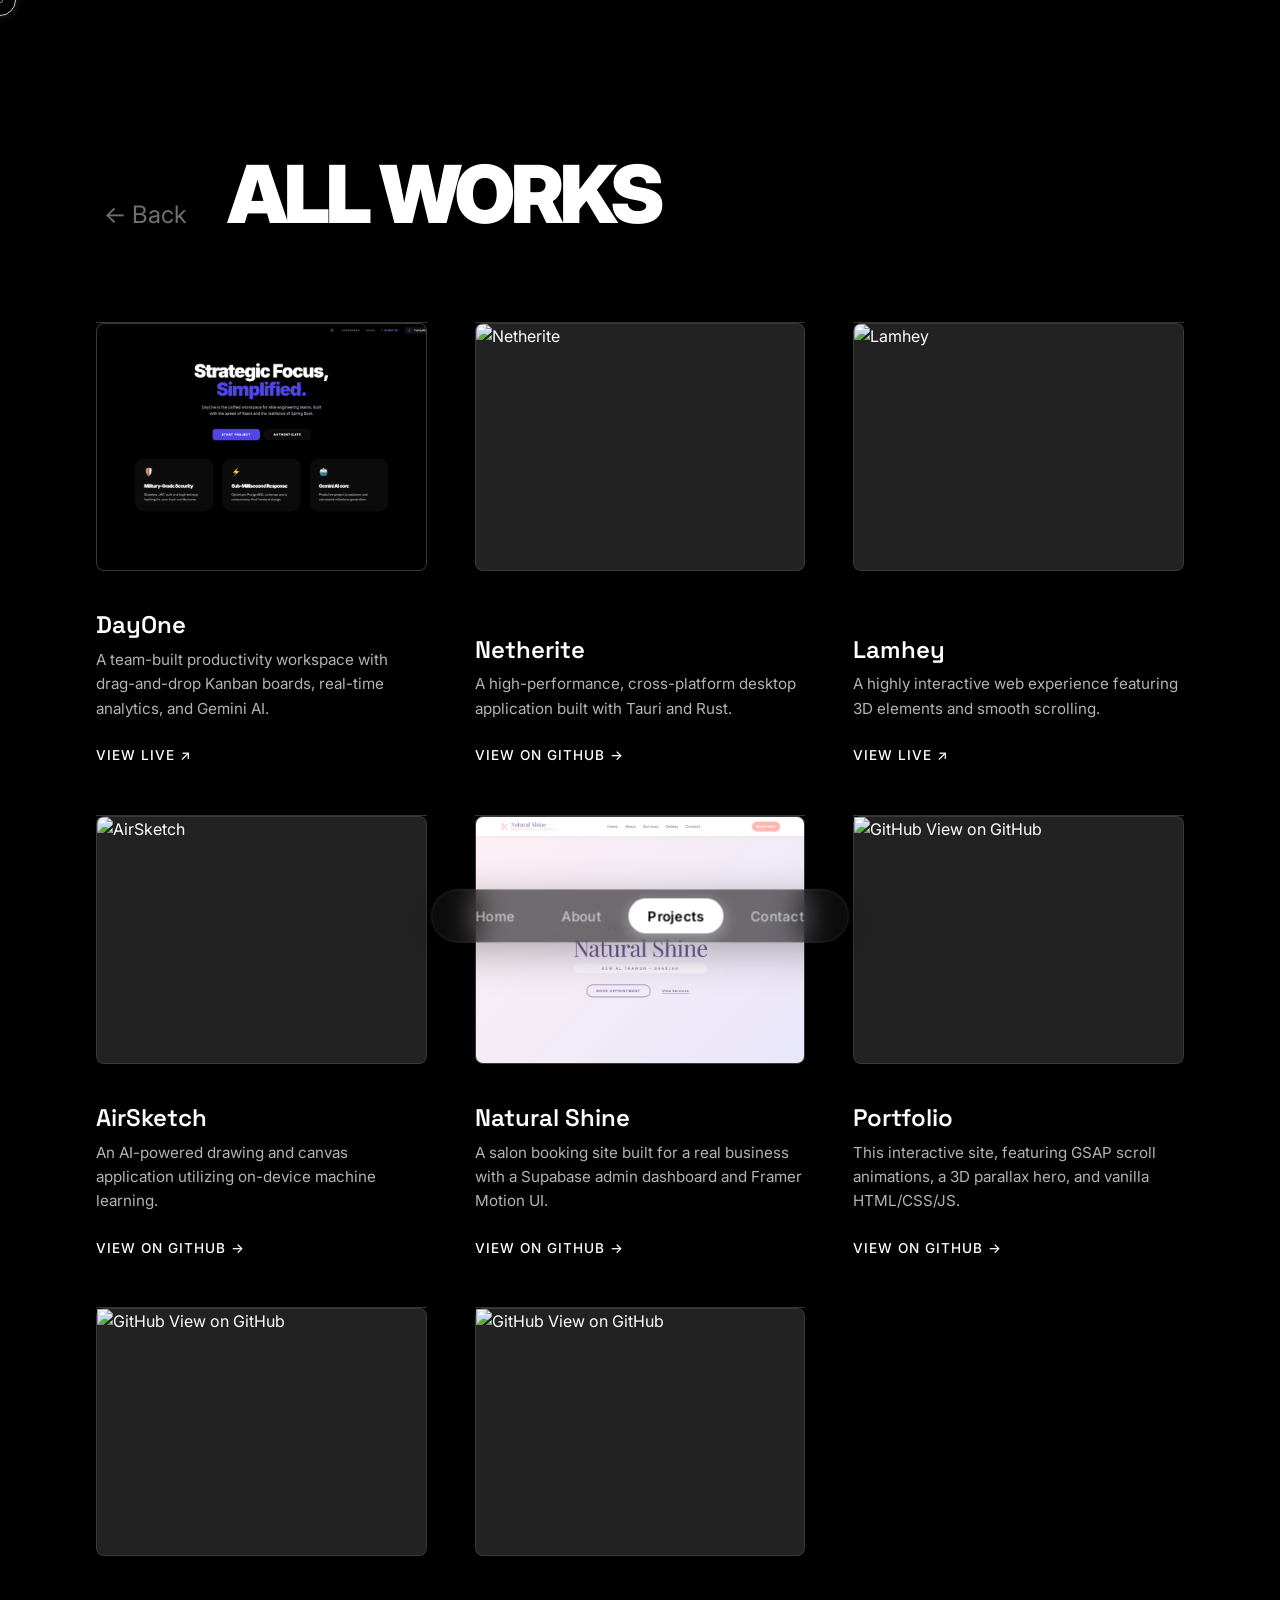
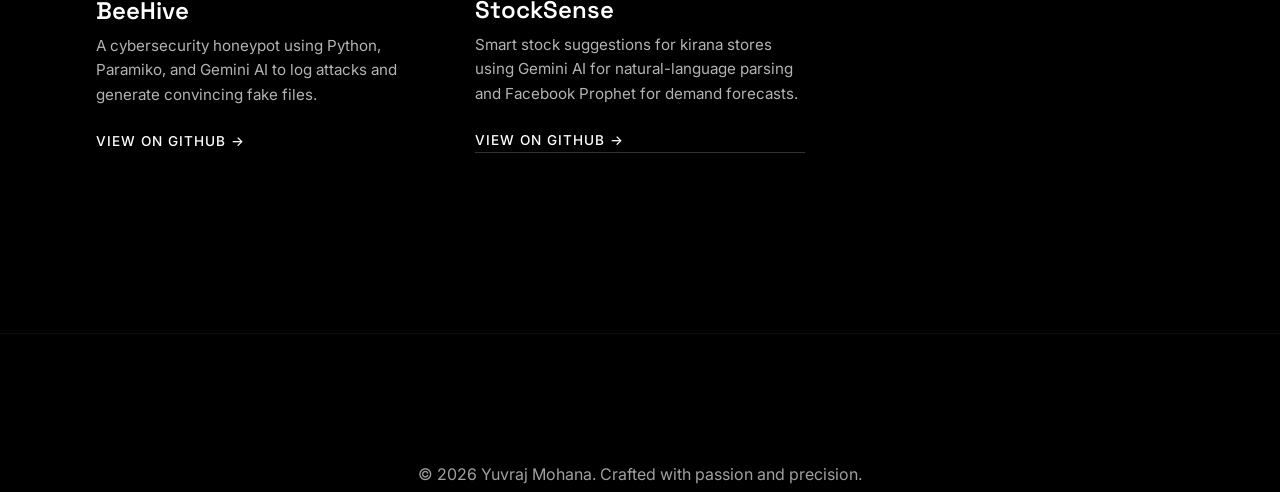
==== commit b5cec241: "content(projects): update image formats to jpeg Updated data-image attributes for AirSketch, Lamhey," ====
--- a/projects.html
+++ b/projects.html
@@ -62,7 +62,7 @@
 
                     <!-- Project 2: Netherite -->
                     <div class="project-item grid-item">
-                        <img src="assets/project_netherite.png" class="project-img-static" alt="Netherite">
+                        <img src="assets/netherite.jpeg" class="project-img-static" alt="Netherite">
                         <div class="project-info">
                             <h3 class="project-name">Netherite</h3>
                             <p class="project-cat">A high-performance, cross-platform desktop application built with Tauri and Rust.</p>
@@ -72,7 +72,7 @@
 
                     <!-- Project 3: Lamhey -->
                     <div class="project-item grid-item">
-                        <img src="assets/project_lamhey.png" class="project-img-static" alt="Lamhey">
+                        <img src="assets/lamhey.jpeg" class="project-img-static" alt="Lamhey">
                         <div class="project-info">
                             <h3 class="project-name">Lamhey</h3>
                             <p class="project-cat">A highly interactive web experience featuring 3D elements and smooth scrolling.</p>
@@ -82,7 +82,7 @@
 
                     <!-- Project 4: AirSketch -->
                     <div class="project-item grid-item">
-                        <img src="assets/project_airsketch.png" class="project-img-static" alt="AirSketch">
+                        <img src="assets/airsketch.jpeg" class="project-img-static" alt="AirSketch">
                         <div class="project-info">
                             <h3 class="project-name">AirSketch</h3>
                             <p class="project-cat">An AI-powered drawing and canvas application utilizing on-device machine learning.</p>
@@ -102,7 +102,10 @@
 
                     <!-- Project 6: Portfolio -->
                     <div class="project-item grid-item">
-                        <img src="assets/project_portfolio.png" class="project-img-static" alt="Portfolio">
+                        <div class="project-img-static github-placeholder">
+                            <img src="https://cdn.simpleicons.org/github/white" alt="GitHub" class="github-icon">
+                            <span>View on GitHub</span>
+                        </div>
                         <div class="project-info">
                             <h3 class="project-name">Portfolio</h3>
                             <p class="project-cat">This interactive site, featuring GSAP scroll animations, a 3D parallax hero, and vanilla HTML/CSS/JS.</p>
@@ -112,7 +115,10 @@
 
                     <!-- Project 7: BeeHive -->
                     <div class="project-item grid-item">
-                        <img src="assets/project_portfolio.png" class="project-img-static" alt="BeeHive">
+                        <div class="project-img-static github-placeholder">
+                            <img src="https://cdn.simpleicons.org/github/white" alt="GitHub" class="github-icon">
+                            <span>View on GitHub</span>
+                        </div>
                         <div class="project-info">
                             <h3 class="project-name">BeeHive</h3>
                             <p class="project-cat">A cybersecurity honeypot using Python, Paramiko, and Gemini AI to log attacks and generate convincing fake files.</p>
@@ -122,7 +128,10 @@
                     
                     <!-- Project 8: StockSense -->
                     <div class="project-item grid-item">
-                        <img src="assets/project_portfolio.png" class="project-img-static" alt="StockSense">
+                        <div class="project-img-static github-placeholder">
+                            <img src="https://cdn.simpleicons.org/github/white" alt="GitHub" class="github-icon">
+                            <span>View on GitHub</span>
+                        </div>
                         <div class="project-info">
                             <h3 class="project-name">StockSense</h3>
                             <p class="project-cat">Smart stock suggestions for kirana stores using Gemini AI for natural-language parsing and Facebook Prophet for demand forecasts.</p>
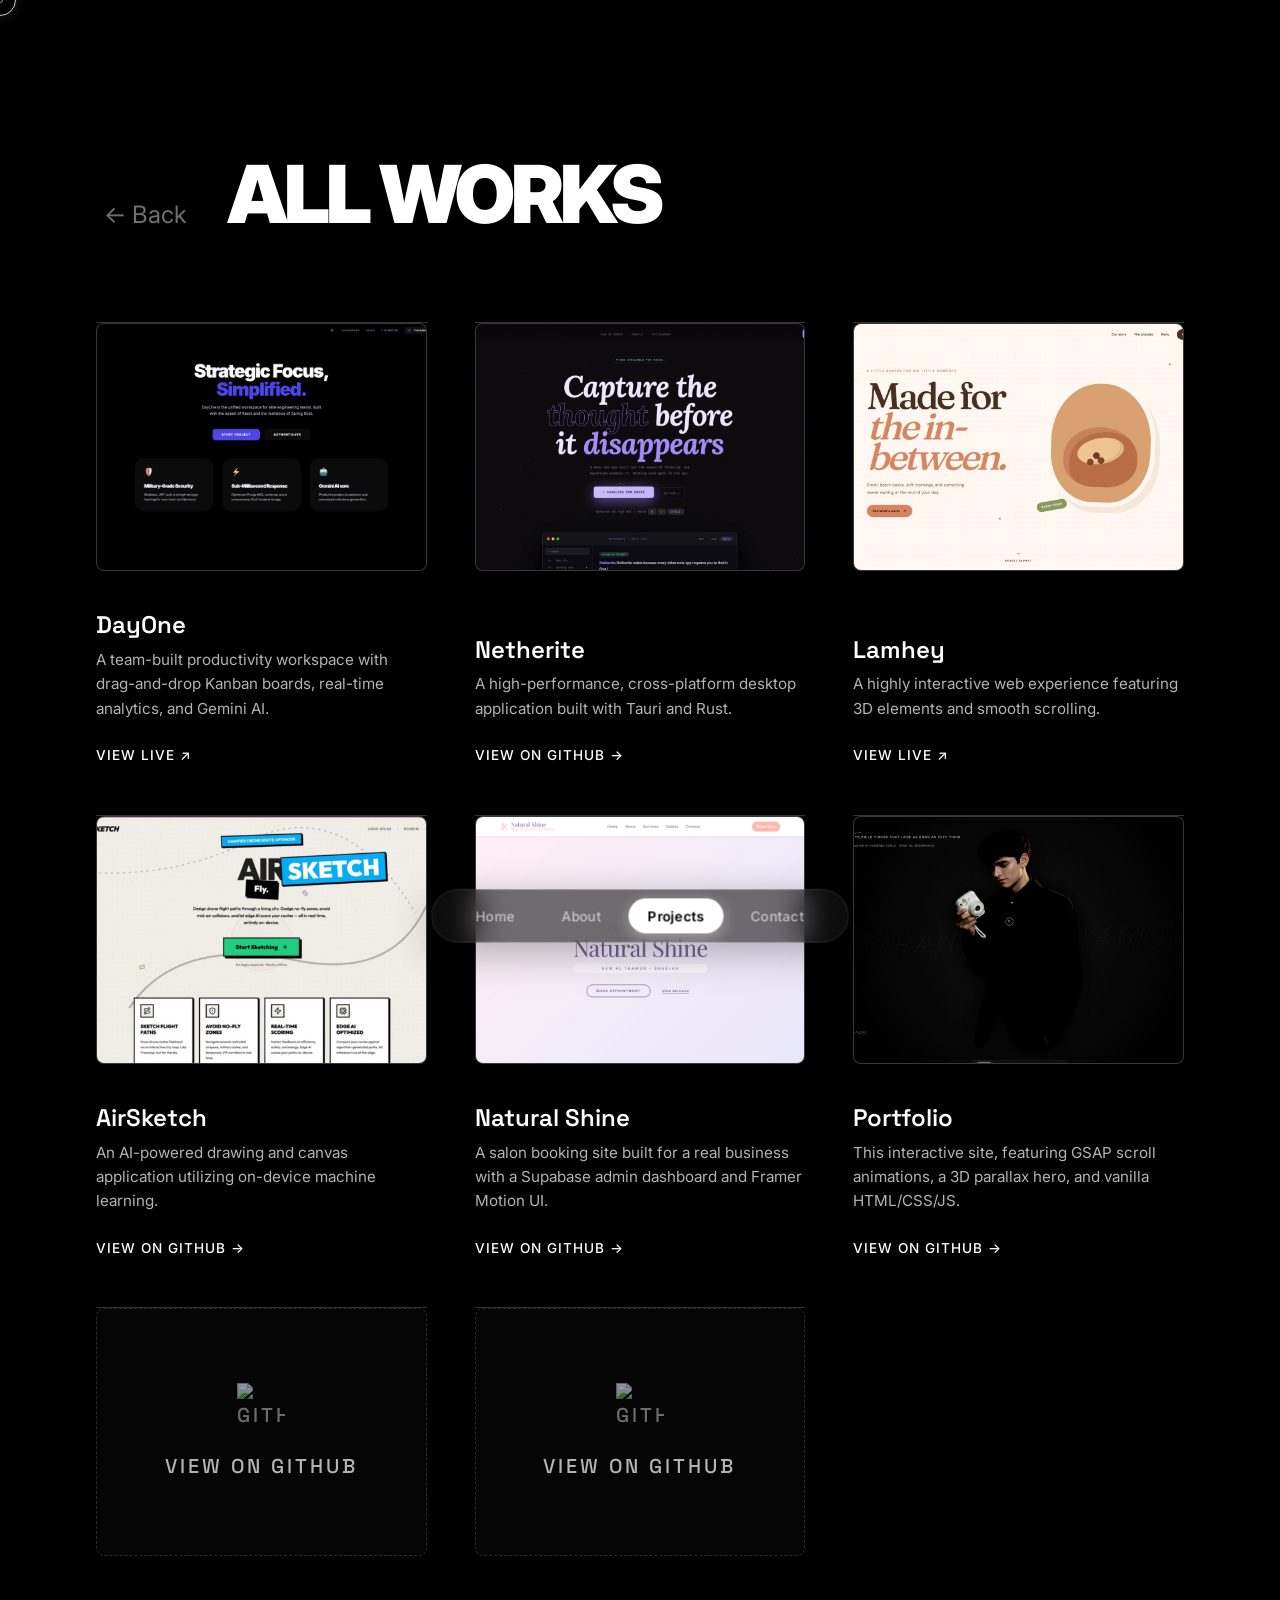
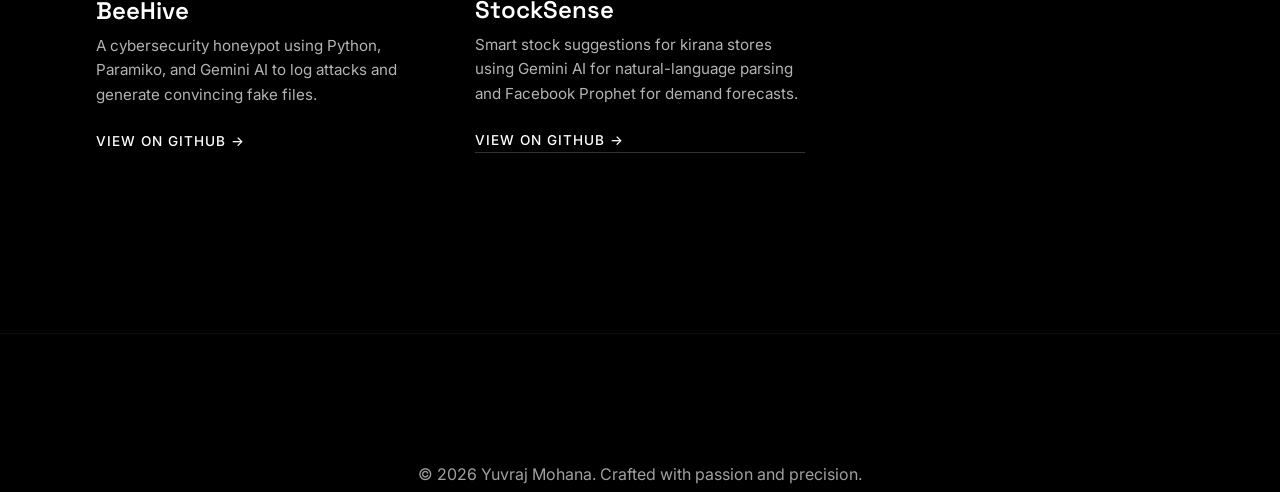
==== commit 362e90dd: "fix(cursor): resolve runtime error and globalise cursor logic Moved custom cursor initialisation out" ====
--- a/projects.html
+++ b/projects.html
@@ -102,10 +102,7 @@
 
                     <!-- Project 6: Portfolio -->
                     <div class="project-item grid-item">
-                        <div class="project-img-static github-placeholder">
-                            <img src="https://cdn.simpleicons.org/github/white" alt="GitHub" class="github-icon">
-                            <span>View on GitHub</span>
-                        </div>
+                        <img src="assets/portfolio.jpeg" class="project-img-static" alt="Portfolio">
                         <div class="project-info">
                             <h3 class="project-name">Portfolio</h3>
                             <p class="project-cat">This interactive site, featuring GSAP scroll animations, a 3D parallax hero, and vanilla HTML/CSS/JS.</p>
--- a/style.css
+++ b/style.css
@@ -1592,6 +1592,40 @@
     border-color: rgba(255, 255, 255, 0.3);
 }
 
+.grid-item .github-placeholder {
+    display: flex;
+    flex-direction: column;
+    align-items: center;
+    justify-content: center;
+    background: rgba(255, 255, 255, 0.02);
+    color: rgba(255, 255, 255, 0.7);
+    font-family: var(--font-heading);
+    font-size: 1.25rem;
+    font-weight: 500;
+    gap: 1.2rem;
+    text-transform: uppercase;
+    letter-spacing: 0.15em;
+    border: 1px dashed rgba(255, 255, 255, 0.15);
+}
+
+.grid-item .github-icon {
+    width: 48px;
+    height: 48px;
+    opacity: 0.6;
+    transition: opacity 0.4s ease, transform 0.4s ease;
+}
+
+.grid-item:hover .github-placeholder {
+    background: rgba(255, 255, 255, 0.06);
+    color: #fff;
+    border-color: rgba(255, 255, 255, 0.4);
+}
+
+.grid-item:hover .github-icon {
+    opacity: 1;
+    transform: translateY(-3px);
+}
+
 .grid-item .project-info {
     flex-direction: column;
     align-items: flex-start;
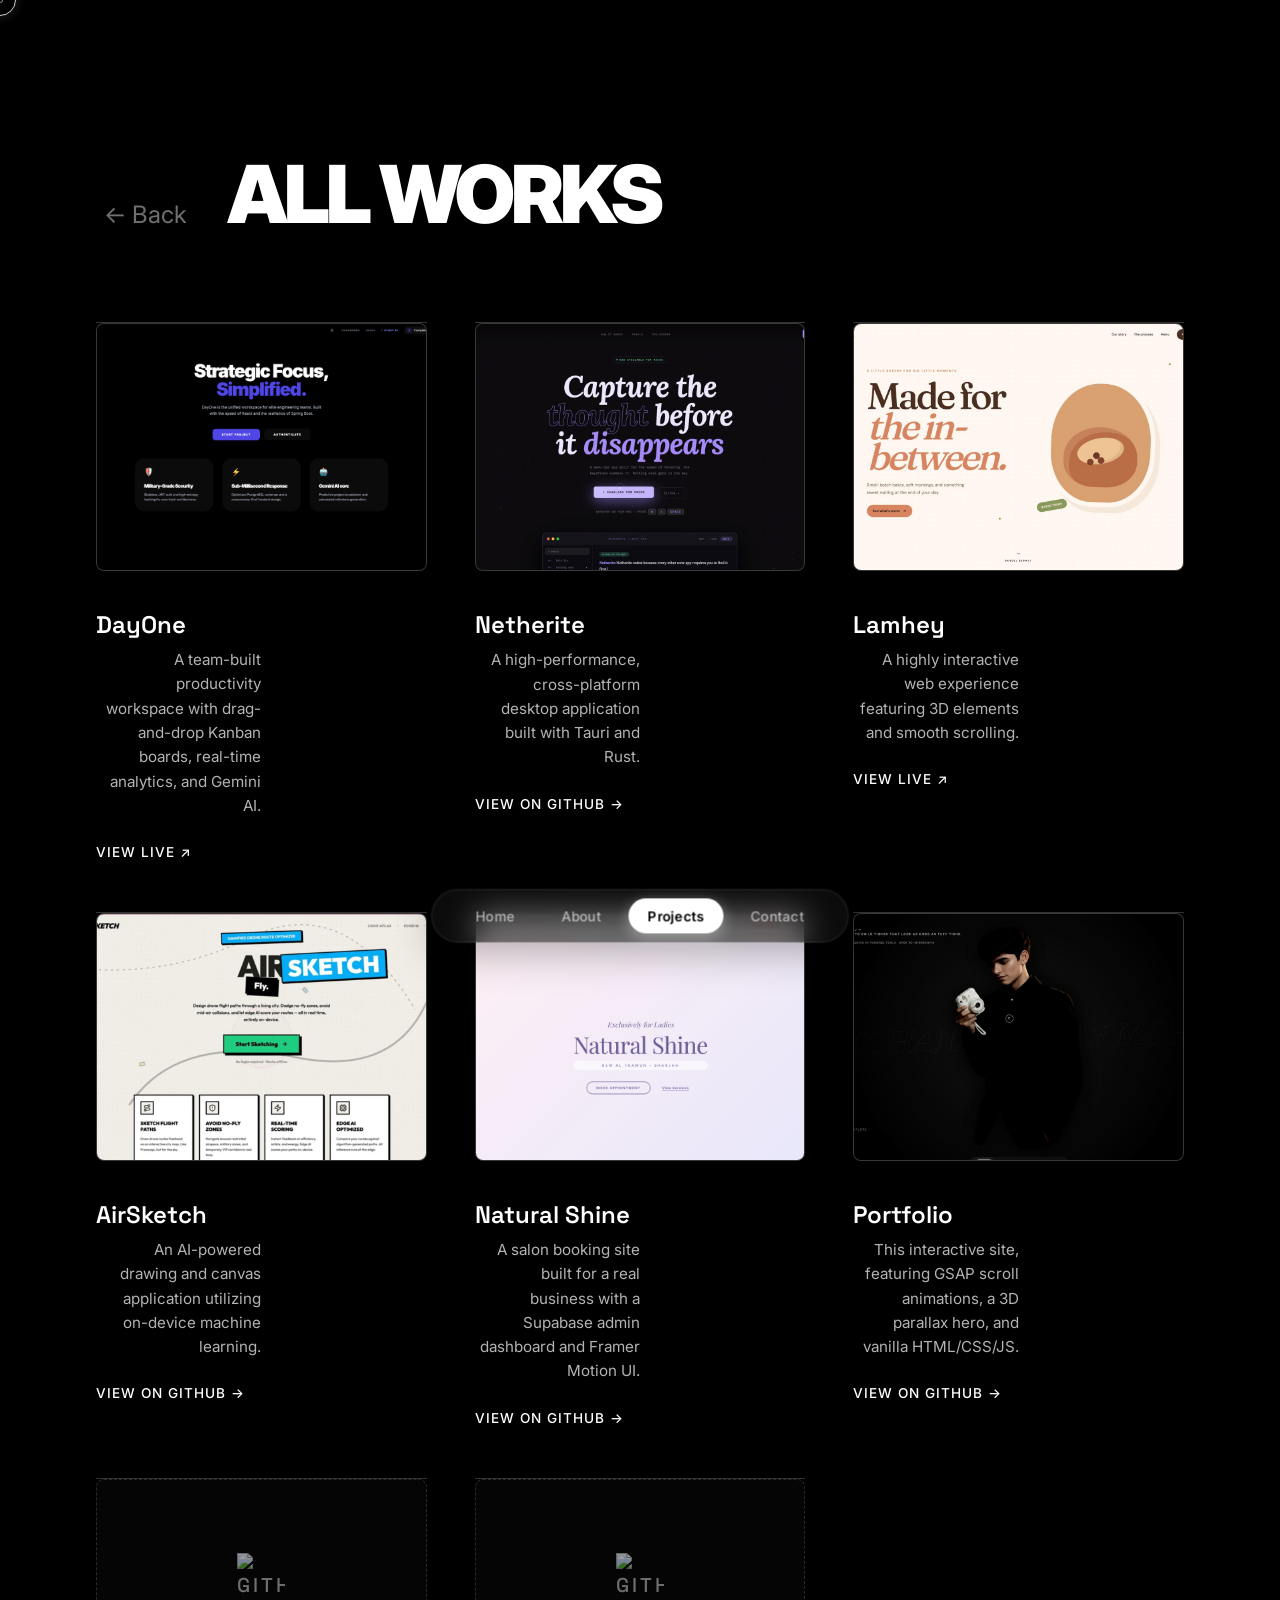
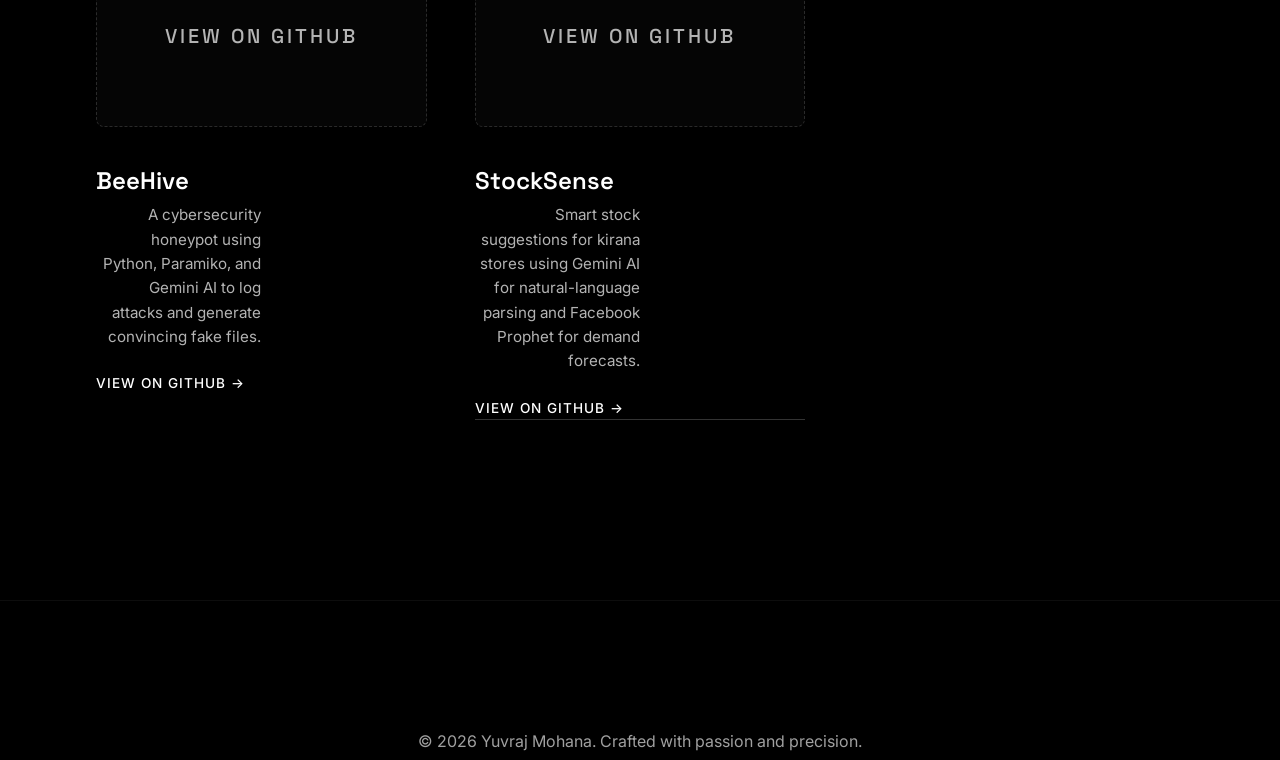
==== commit 7813a82c: "feat(scroll): integrate Lenis for smooth scrolling Added Lenis smooth scrolling library across the e" ====
--- a/projects.html
+++ b/projects.html
@@ -158,6 +158,9 @@
         </div>
     </footer>
 
+    <script src="https://cdnjs.cloudflare.com/ajax/libs/gsap/3.12.5/gsap.min.js"></script>
+    <script src="https://cdnjs.cloudflare.com/ajax/libs/gsap/3.12.5/ScrollTrigger.min.js"></script>
+    <script src="https://unpkg.com/@studio-freight/lenis@1.0.42/dist/lenis.min.js"></script>
     <script src="script.js"></script>
 </body>
 
--- a/style.css
+++ b/style.css
@@ -694,42 +694,148 @@
     justify-content: center;
 }
 
-.about-image-placeholder {
-    width: 100%;
-    min-height: 400px;
-    border: 1px solid rgba(255, 255, 255, 0.2);
-    border-radius: 4px;
-    display: flex;
+.orb-col {
+    display: flex;
+    justify-content: center;
+    align-items: center;
+    position: relative;
+    min-height: 250px;
+}
+
+.orb-wrapper {
+    position: relative;
+    display: flex;
+    flex-direction: column;
     align-items: center;
     justify-content: center;
-    background: rgba(255, 255, 255, 0.02);
+    gap: 1.5rem;
+}
+
+.contact-orb {
     position: relative;
-    overflow: hidden;
-}
-
-.placeholder-text {
+    width: 80px;
+    height: 80px;
+    border-radius: 50%;
+    background: transparent;
+    border: none;
+    cursor: pointer;
+    display: flex;
+    align-items: center;
+    justify-content: center;
+    outline: none;
+    transition: transform 0.4s cubic-bezier(0.175, 0.885, 0.32, 1.275);
+}
+
+.contact-orb:focus-visible {
+    box-shadow: 0 0 0 3px rgba(255, 255, 255, 0.3);
+}
+
+.contact-orb:hover {
+    transform: scale(1.05);
+}
+
+.orb-core {
+    position: absolute;
+    width: 40px;
+    height: 40px;
+    background: radial-gradient(circle, rgba(255,255,255,1) 0%, rgba(255,255,255,0.7) 40%, rgba(255,255,255,0) 80%);
+    border-radius: 50%;
+    z-index: 2;
+}
+
+.orb-glow {
+    position: absolute;
+    width: 100%;
+    height: 100%;
+    background: radial-gradient(circle, rgba(255,255,255,0.15) 0%, rgba(255,255,255,0) 70%);
+    border-radius: 50%;
+    z-index: 1;
+    animation: orbPulse 3s ease-in-out infinite alternate;
+}
+
+.contact-orb.active .orb-glow {
+    animation: orbActive 1.5s ease-in-out infinite alternate;
+}
+
+@keyframes orbPulse {
+    0% { transform: scale(0.8); opacity: 0.5; }
+    100% { transform: scale(1.2); opacity: 0.8; }
+}
+
+@keyframes orbActive {
+    0% { transform: scale(1); opacity: 0.7; }
+    100% { transform: scale(1.5); opacity: 1; }
+}
+
+@media (prefers-reduced-motion: reduce) {
+    .orb-glow, .contact-orb.active .orb-glow {
+        animation: none;
+    }
+}
+
+.orb-label {
+    font-family: 'Space Grotesk', sans-serif;
+    font-size: 0.8rem;
+    color: rgba(255, 255, 255, 0.6);
+    letter-spacing: 0.2em;
+    text-transform: uppercase;
+}
+
+.orb-links-container {
+    position: absolute;
+    top: 100%;
+    left: 50%;
+    transform: translateX(-50%) translateY(20px);
+    display: flex;
+    flex-direction: column;
+    gap: 0.75rem;
+    opacity: 0;
+    pointer-events: none;
+    transition: all 0.4s ease;
+    background: rgba(10, 10, 10, 0.9);
+    backdrop-filter: blur(10px);
+    border: 1px solid rgba(255, 255, 255, 0.1);
+    border-radius: 12px;
+    padding: 1rem;
+    min-width: 150px;
+    z-index: 10;
+}
+
+.orb-links-container.expanded {
+    opacity: 1;
+    pointer-events: auto;
+    transform: translateX(-50%) translateY(0);
+}
+
+.orb-link-item {
+    display: flex;
+    align-items: center;
+    gap: 10px;
+    color: rgba(255, 255, 255, 0.7);
+    text-decoration: none;
     font-family: 'Inter', sans-serif;
-    font-size: 0.8rem;
-    color: rgba(255, 255, 255, 0.5);
-    text-transform: uppercase;
-    letter-spacing: 0.1em;
-    z-index: 2;
-}
-
-.about-photo {
-    position: absolute;
-    top: 0;
-    left: 0;
+    font-size: 0.9rem;
+    transition: color 0.3s ease;
+    padding: 6px;
+    border-radius: 6px;
+}
+
+.orb-link-item:hover, .orb-link-item:focus-visible {
+    color: #fff;
+    background: rgba(255, 255, 255, 0.05);
+}
+
+.orb-link-icon {
+    width: 20px;
+    height: 20px;
+    display: flex;
+    align-items: center;
+    justify-content: center;
+}
+
+.orb-link-icon svg {
     width: 100%;
     height: 100%;
-    object-fit: cover;
-    filter: grayscale(100%) opacity(0.8);
-    transition: filter 0.5s ease;
-    z-index: 1;
-}
-
-.about-image-placeholder:hover .about-photo {
-    filter: grayscale(0%) opacity(1);
 }
 
 /* ===================================
@@ -760,24 +866,50 @@
     padding: 0.75rem 2rem;
 }
 
+.tech-marquee-container {
+    display: flex;
+    flex-direction: column;
+    align-items: center;
+    gap: 1.5rem;
+    width: 100%;
+}
+
+.tech-marquee-container.hidden {
+    display: none;
+    opacity: 0;
+    transform: scale(0.95);
+}
+
 .tech-marquee-wrapper {
     position: relative;
     width: 100%;
     overflow: hidden;
     padding: 30px 0;
-    display: flex;
-    flex-direction: column;
-    align-items: center;
-    gap: 2rem;
     background: rgba(255, 255, 255, 0.02);
     border: 1px solid rgba(255, 255, 255, 0.05);
     border-radius: 30px;
 }
 
-.tech-marquee-wrapper.hidden {
-    display: none;
-    opacity: 0;
-    transform: scale(0.95);
+.tech-close-x {
+    background: transparent;
+    border: 1px solid rgba(255, 255, 255, 0.1);
+    border-radius: 50%;
+    color: rgba(255, 255, 255, 0.5);
+    font-size: 1.2rem;
+    cursor: pointer;
+    transition: all 0.3s ease;
+    width: 40px;
+    height: 40px;
+    display: flex;
+    align-items: center;
+    justify-content: center;
+}
+
+.tech-close-x:hover {
+    color: #fff;
+    border-color: rgba(255, 255, 255, 0.3);
+    background: rgba(255, 255, 255, 0.05);
+    transform: rotate(90deg);
 }
 
 .tech-marquee-content {
@@ -790,6 +922,11 @@
 
 .tech-marquee-wrapper:hover .tech-marquee-content {
     animation-play-state: paused;
+}
+
+/* Rounded Pill Modifier */
+.rounded-pill {
+    border-radius: 999px !important;
 }
 
 /* Allow manual drag/scroll on mobile when hovering */
@@ -1503,21 +1640,21 @@
 }
 
 .project-item {
-    display: flex;
-    justify-content: space-between;
-    align-items: center;
+    display: block; /* Since it's now an <a> tag */
+    text-decoration: none;
     padding: 3rem 0;
     border-top: 1px solid rgba(255, 255, 255, 0.2);
     cursor: pointer;
     transition: opacity 0.3s ease;
     position: relative;
+    overflow: hidden; /* To contain massive letter spacing if it overflows */
 }
 
 .project-item:last-child {
     border-bottom: 1px solid rgba(255, 255, 255, 0.2);
 }
 
-/* Dimming effect */
+/* Dimming effect for non-hovered items */
 .project-list:hover .project-item {
     opacity: 0.3;
 }
@@ -1532,6 +1669,7 @@
     justify-content: space-between;
     align-items: center;
     padding: 0 1rem;
+    position: relative;
 }
 
 .project-name {
@@ -1540,7 +1678,10 @@
     margin: 0;
     color: #fff;
     text-transform: uppercase;
-    transition: transform 0.4s cubic-bezier(0.16, 1, 0.3, 1);
+    transition: all 1.2s cubic-bezier(0.22, 1, 0.36, 1);
+    white-space: nowrap;
+    letter-spacing: 0;
+    z-index: 2;
 }
 
 .project-cat {
@@ -1548,16 +1689,27 @@
     text-transform: uppercase;
     letter-spacing: 0.05em;
     color: rgba(255, 255, 255, 0.6);
-    transition: transform 0.4s cubic-bezier(0.16, 1, 0.3, 1);
+    transition: all 0.8s cubic-bezier(0.22, 1, 0.36, 1);
+    max-width: 50%;
+    text-align: right;
+    z-index: 2;
+}
+
+/* Hover States */
+.project-item:hover .project-info {
+    justify-content: center; /* Center the text container when the category disappears */
 }
 
 .project-item:hover .project-name {
+    letter-spacing: 4vw; /* Expand across the screen */
+    transform: translateX(2vw); /* Offset to balance the trailing letter-spacing */
+}
+
+.project-item:hover .project-cat {
+    opacity: 0;
     transform: translateX(30px);
-}
-
-.project-item:hover .project-cat {
-    transform: translateX(-30px);
-    color: #fff;
+    position: absolute; /* Remove from document flow so title can center */
+    pointer-events: none;
 }
 
 /* Grid View (All Works Page) */
